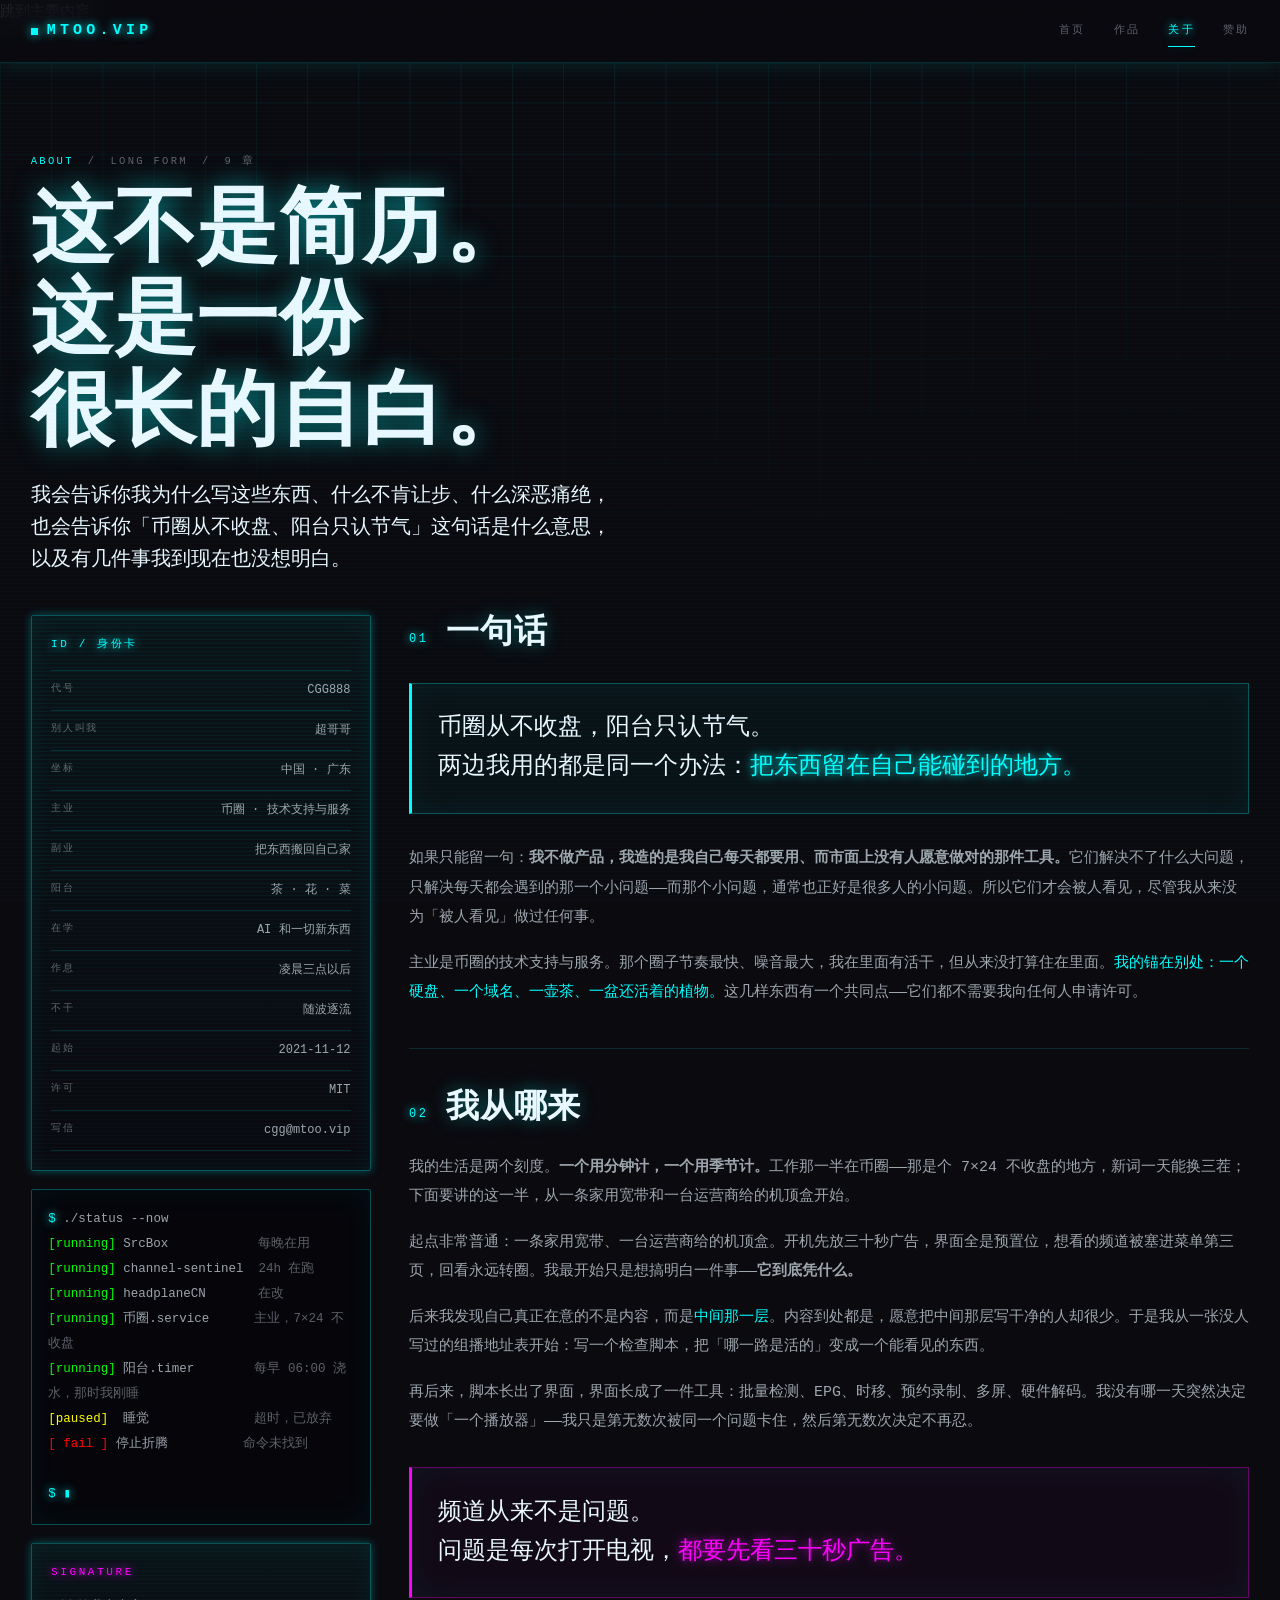
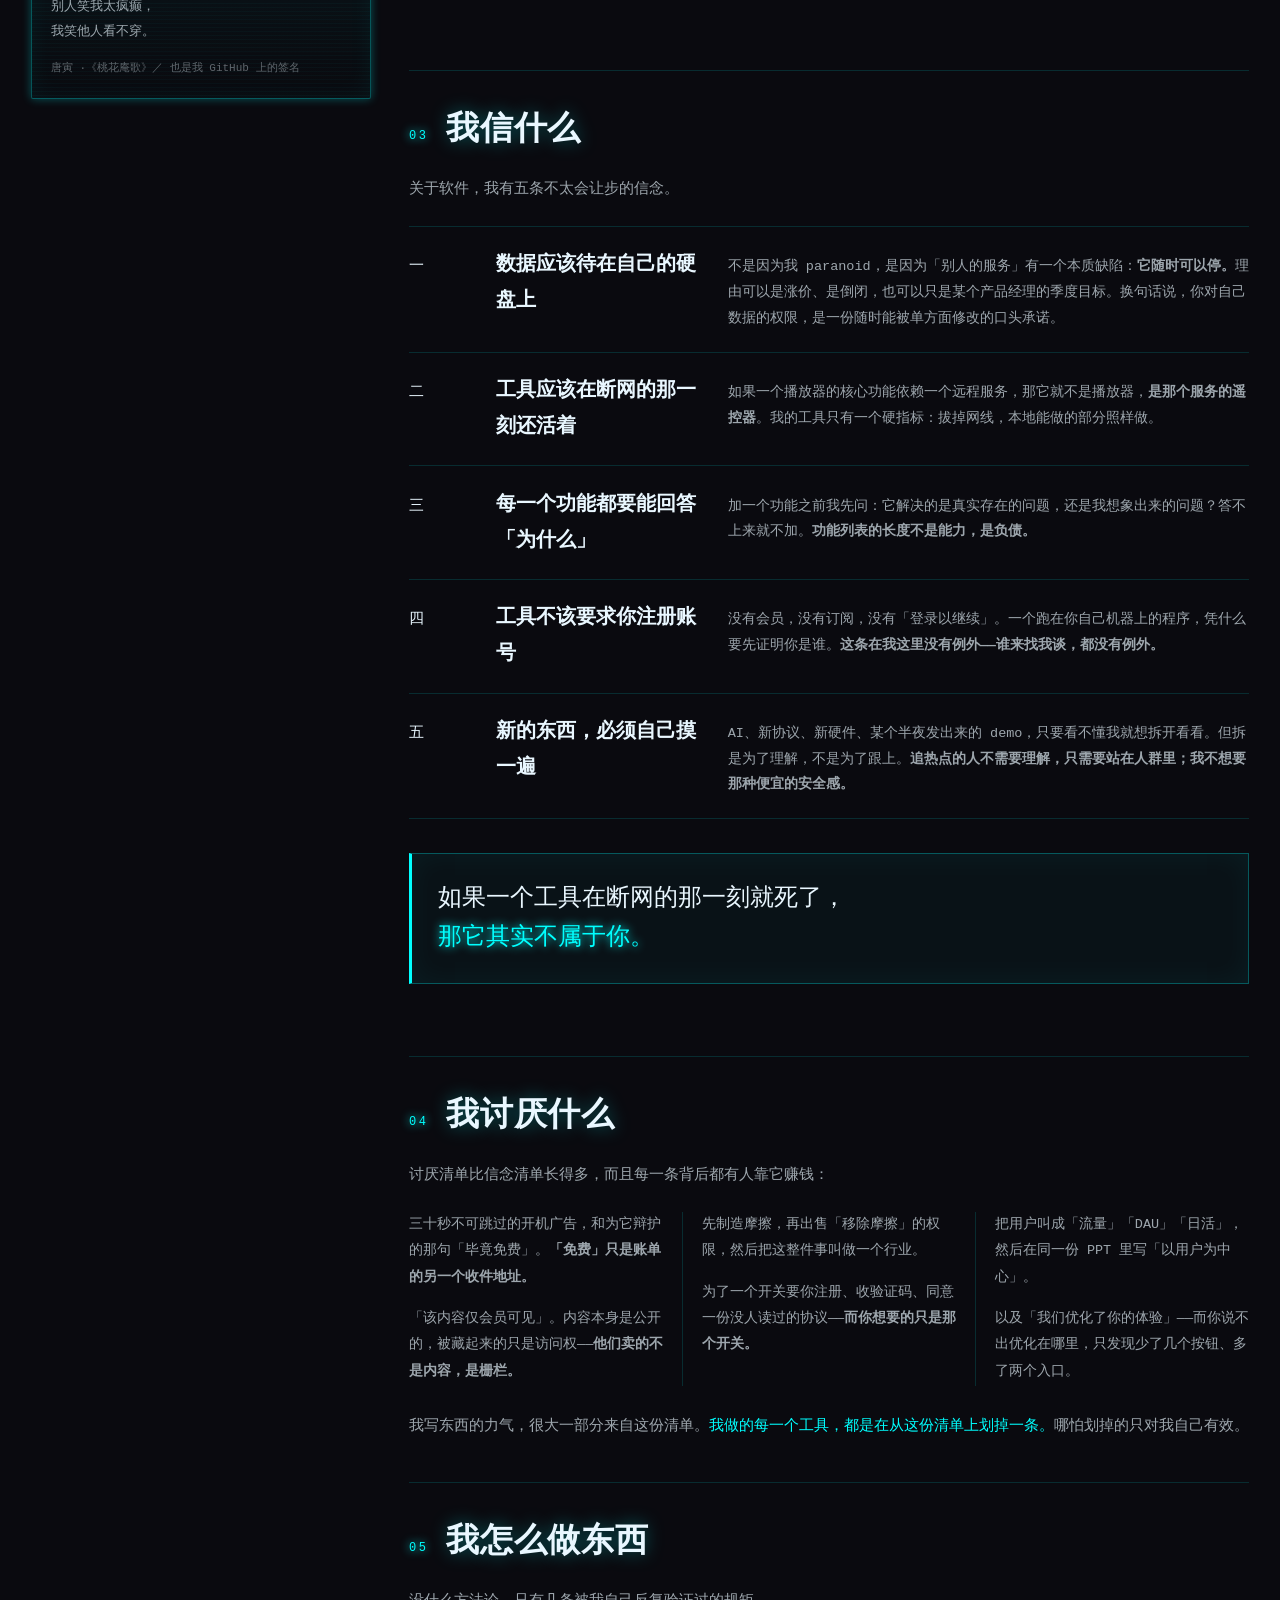
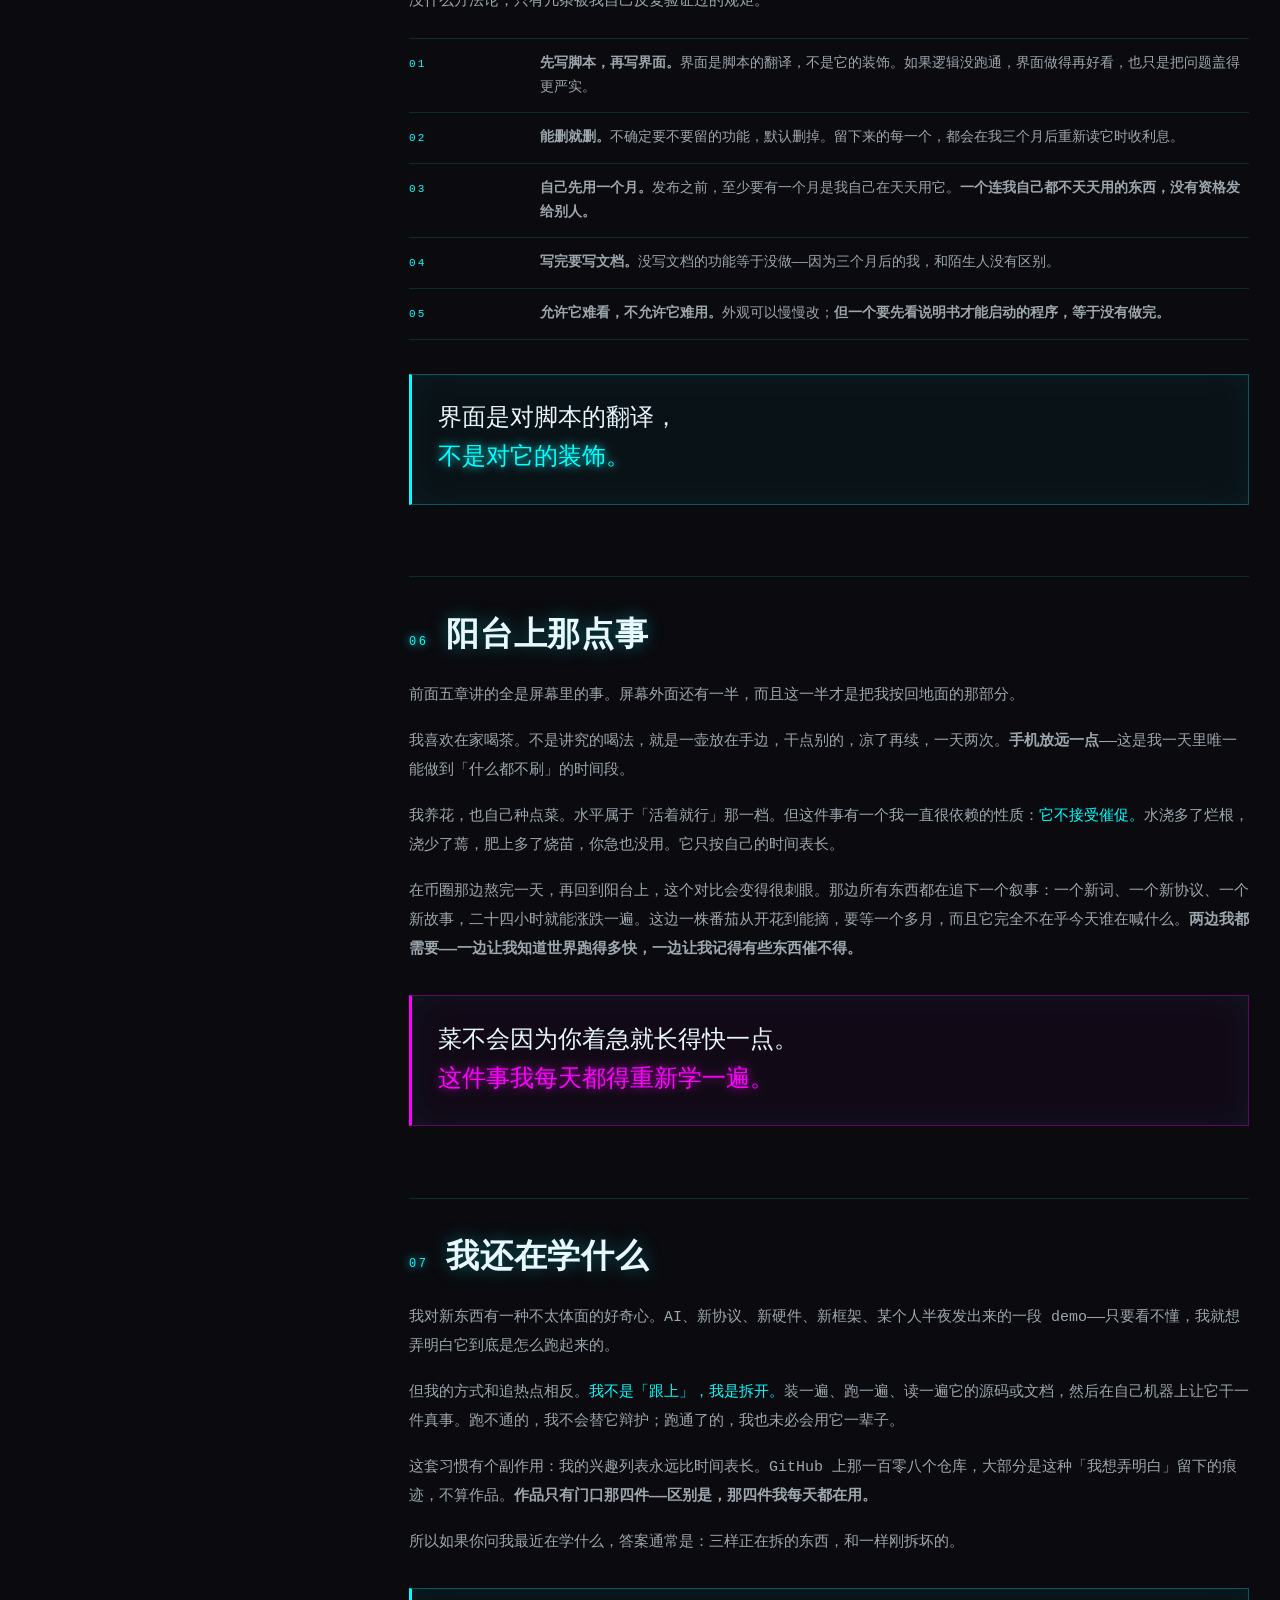
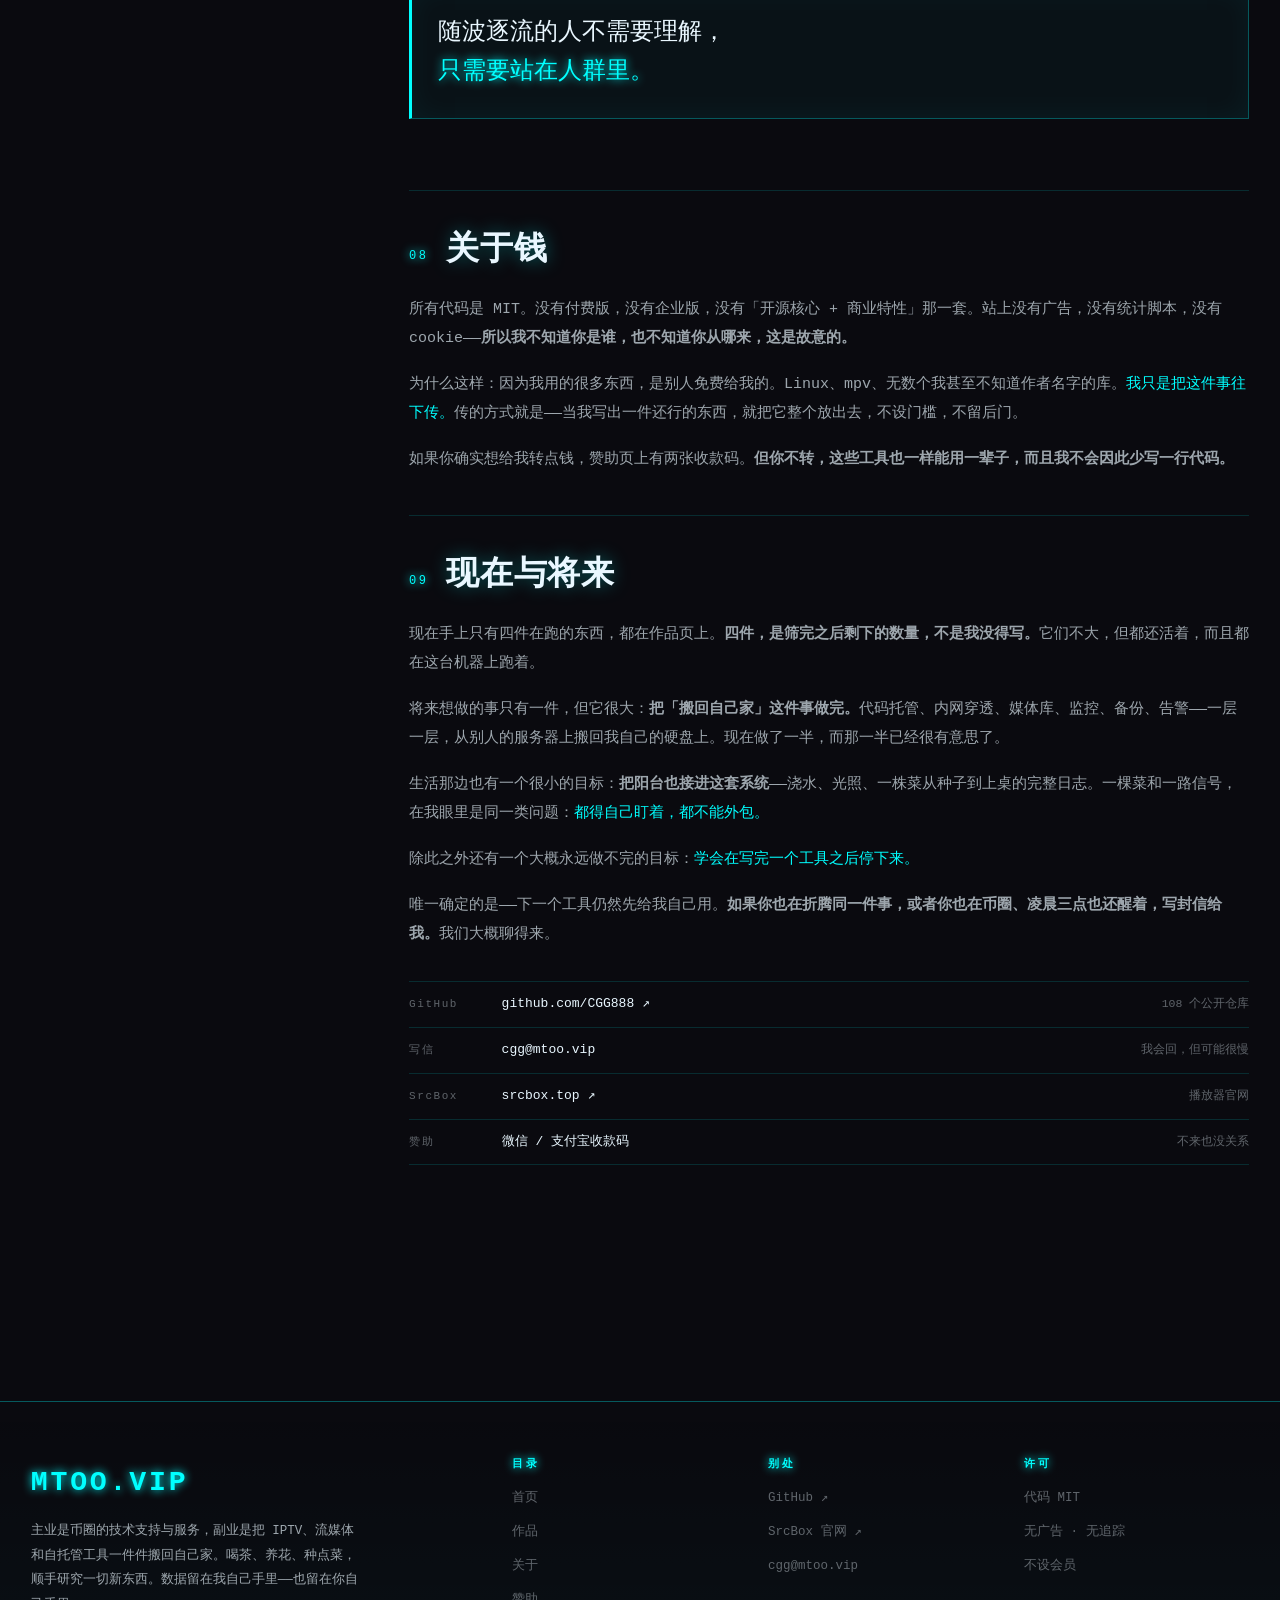
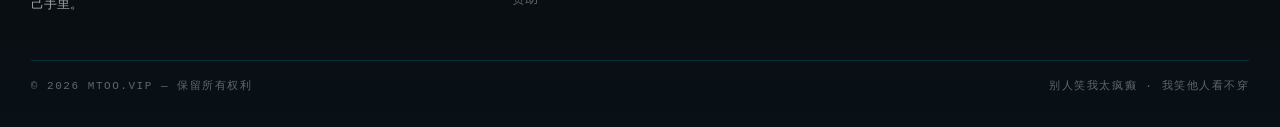
==== docs/about.html @ ac8b5c83 "Publish mtoo.vip — 35 file(s) A .gitignore A DEPLOY.md M README.md A docs/.nojekyll A docs/404.html " ====
<!DOCTYPE html>
<html lang="zh-CN">
<head>
<meta charset="utf-8">
<script>document.documentElement.classList.add("js");</script>
<meta name="viewport" content="width=device-width,initial-scale=1">
<title>关于 — mtoo.vip</title>
<meta name="description" content="一份 9 章的长自白：我为什么写这些工具、我不肯让步的五条、我讨厌的东西清单，以及「币圈从不收盘、阳台只认节气」到底是什么意思。如果你也觉得「该内容仅会员可见」是一种侮辱，我们大概聊得来。">
<link rel="canonical" href="https://mtoo.vip/about.html">
<link rel="icon" href="assets/favicon.svg" type="image/svg+xml">
<meta name="theme-color" content="#0a0a0f">
<meta property="og:type" content="website">
<meta property="og:site_name" content="mtoo.vip">
<meta property="og:title" content="关于 — mtoo.vip">
<meta property="og:description" content="我不肯让步的五条，我讨厌的东西清单，还有阳台上那点事。">
<meta property="og:url" content="https://mtoo.vip/about.html">
<meta property="og:image" content="https://mtoo.vip/assets/img/og.png">
<link rel="stylesheet" href="assets/css/neon.css">
</head>
<body>
<a class="skip" href="#main">跳到主要内容</a>

<nav class="nav">
  <div class="shell nav-in">
    <a class="logo" href="index.html"><i class="panel-dot"></i>MTOO.VIP</a>
    <div class="nav-links">
      <a href="index.html">首页</a>
      <a href="projects.html">作品</a>
      <a href="about.html" aria-current="page">关于</a>
      <a href="sponsor.html">赞助</a>
    </div>
    <button class="nav-toggle" type="button" aria-label="打开菜单" aria-expanded="false"><i></i></button>
  </div>
  <div class="nav-drawer" data-open="false">
    <a href="index.html"><span>01</span>首页</a>
    <a href="projects.html"><span>02</span>作品</a>
    <a href="about.html"><span>03</span>关于</a>
    <a href="sponsor.html"><span>04</span>赞助</a>
  </div>
</nav>

<main id="main">

<header class="phead">
  <div class="shell">
    <div class="crumb"><b>ABOUT</b><span>/</span><span>LONG FORM</span><span>/</span><span>9 章</span></div>
    <h1>这不是简历。<br>这是一份<br>很长的自白。</h1>
    <p class="lead sub" data-reveal>我会告诉你我为什么写这些东西、什么不肯让步、什么深恶痛绝，<br>也会告诉你「币圈从不收盘、阳台只认节气」这句话是什么意思，<br>以及有几件事我到现在也没想明白。</p>
  </div>
</header>

<section class="sec" style="padding-top:0">
  <div class="shell">
    <div class="about-grid">

      <!-- ---------- aside ---------- -->
      <aside class="about-aside">
        <div class="panel panel-tick" data-reveal>
          <p class="k">ID / 身份卡</p>
          <ul class="facts" style="margin-top:16px">
            <li><b>代号</b><span>CGG888</span></li>
            <li><b>别人叫我</b><span>超哥哥</span></li>
            <li><b>坐标</b><span>中国 · 广东</span></li>
            <li><b>主业</b><span>币圈 · 技术支持与服务</span></li>
            <li><b>副业</b><span>把东西搬回自己家</span></li>
            <li><b>阳台</b><span>茶 · 花 · 菜</span></li>
            <li><b>在学</b><span>AI 和一切新东西</span></li>
            <li><b>作息</b><span>凌晨三点以后</span></li>
            <li><b>不干</b><span>随波逐流</span></li>
            <li><b>起始</b><span>2021-11-12</span></li>
            <li><b>许可</b><span>MIT</span></li>
            <li><b>写信</b><span><a href="mailto:cgg@mtoo.vip">cgg@mtoo.vip</a></span></li>
          </ul>
        </div>

        <div class="term" data-term data-reveal>
<span class="tl"><span class="p">$</span> ./status --now</span>
<span class="tl"><span class="ok">[running]</span> SrcBox            <span class="c">每晚在用</span></span>
<span class="tl"><span class="ok">[running]</span> channel-sentinel  <span class="c">24h 在跑</span></span>
<span class="tl"><span class="ok">[running]</span> headplaneCN       <span class="c">在改</span></span>
<span class="tl"><span class="ok">[running]</span> 币圈.service      <span class="c">主业，7×24 不收盘</span></span>
<span class="tl"><span class="ok">[running]</span> 阳台.timer        <span class="c">每早 06:00 浇水，那时我刚睡</span></span>
<span class="tl"><span class="warn">[paused]</span>  睡觉              <span class="c">超时，已放弃</span></span>
<span class="tl"><span class="err">[ fail ]</span> 停止折腾          <span class="c">命令未找到</span></span>
<span class="tl"> </span>
<span class="tl"><span class="p">$</span> <span class="term-cur" aria-hidden="true">▮</span></span>
        </div>

        <div class="panel" data-reveal>
          <p class="k k-mg">SIGNATURE</p>
          <p class="body" style="margin-top:12px;font-size:13px">
            别人笑我太疯癫，<br>我笑他人看不穿。
          </p>
          <p class="faint" style="font-size:11px;margin-top:10px">唐寅 ·《桃花庵歌》／ 也是我 GitHub 上的签名</p>
        </div>
      </aside>

      <!-- ---------- main ---------- -->
      <div class="about-main">

        <article class="chapter" style="border-top:0;padding-top:0" data-reveal>
          <div class="chapter-h">
            <span class="sec-n">01</span>
            <h2 class="chapter-t">一句话</h2>
          </div>
          <div class="pull">
            币圈从不收盘，阳台只认节气。<br>两边我用的都是同一个办法：<em>把东西留在自己能碰到的地方。</em>
          </div>
          <div class="body">
            <p>如果只能留一句：<b>我不做产品，我造的是我自己每天都要用、而市面上没有人愿意做对的那件工具。</b>它们解决不了什么大问题，只解决每天都会遇到的那一个小问题——而那个小问题，通常也正好是很多人的小问题。所以它们才会被人看见，尽管我从来没为「被人看见」做过任何事。</p>
            <p>主业是币圈的技术支持与服务。那个圈子节奏最快、噪音最大，我在里面有活干，但从来没打算住在里面。<span class="cy">我的锚在别处：一个硬盘、一个域名、一壶茶、一盆还活着的植物。</span>这几样东西有一个共同点——它们都不需要我向任何人申请许可。</p>
          </div>
        </article>

        <article class="chapter" data-reveal>
          <div class="chapter-h">
            <span class="sec-n">02</span>
            <h2 class="chapter-t">我从哪来</h2>
          </div>
          <div class="body">
            <p>我的生活是两个刻度。<b>一个用分钟计，一个用季节计。</b>工作那一半在币圈——那是个 7×24 不收盘的地方，新词一天能换三茬；下面要讲的这一半，从一条家用宽带和一台运营商给的机顶盒开始。</p>
            <p>起点非常普通：一条家用宽带、一台运营商给的机顶盒。开机先放三十秒广告，界面全是预置位，想看的频道被塞进菜单第三页，回看永远转圈。我最开始只是想搞明白一件事——<b>它到底凭什么。</b></p>
            <p>后来我发现自己真正在意的不是内容，而是<span class="cy">中间那一层</span>。内容到处都是，愿意把中间那层写干净的人却很少。于是我从一张没人写过的组播地址表开始：写一个检查脚本，把「哪一路是活的」变成一个能看见的东西。</p>
            <p>再后来，脚本长出了界面，界面长成了一件工具：批量检测、EPG、时移、预约录制、多屏、硬件解码。我没有哪一天突然决定要做「一个播放器」——我只是第无数次被同一个问题卡住，然后第无数次决定不再忍。</p>
          </div>
          <div class="pull pull-mg">
            频道从来不是问题。<br>问题是每次打开电视，<em>都要先看三十秒广告。</em>
          </div>
        </article>

        <article class="chapter" data-reveal>
          <div class="chapter-h">
            <span class="sec-n">03</span>
            <h2 class="chapter-t">我信什么</h2>
          </div>
          <div class="body">
            <p>关于软件，我有五条不太会让步的信念。</p>
          </div>
          <ul class="why" style="margin-top:22px">
            <li>
              <span class="k2">一</span>
              <span class="t">数据应该待在自己的硬盘上</span>
              <span class="d">不是因为我 paranoid，是因为「别人的服务」有一个本质缺陷：<b>它随时可以停。</b>理由可以是涨价、是倒闭，也可以只是某个产品经理的季度目标。换句话说，你对自己数据的权限，是一份随时能被单方面修改的口头承诺。</span>
            </li>
            <li>
              <span class="k2">二</span>
              <span class="t">工具应该在断网的那一刻还活着</span>
              <span class="d">如果一个播放器的核心功能依赖一个远程服务，那它就不是播放器，<b>是那个服务的遥控器</b>。我的工具只有一个硬指标：拔掉网线，本地能做的部分照样做。</span>
            </li>
            <li>
              <span class="k2">三</span>
              <span class="t">每一个功能都要能回答「为什么」</span>
              <span class="d">加一个功能之前我先问：它解决的是真实存在的问题，还是我想象出来的问题？答不上来就不加。<b>功能列表的长度不是能力，是负债。</b></span>
            </li>
            <li>
              <span class="k2">四</span>
              <span class="t">工具不该要求你注册账号</span>
              <span class="d">没有会员，没有订阅，没有「登录以继续」。一个跑在你自己机器上的程序，凭什么要先证明你是谁。<b>这条在我这里没有例外——谁来找我谈，都没有例外。</b></span>
            </li>
            <li>
              <span class="k2">五</span>
              <span class="t">新的东西，必须自己摸一遍</span>
              <span class="d">AI、新协议、新硬件、某个半夜发出来的 demo，只要看不懂我就想拆开看看。但拆是为了理解，不是为了跟上。<b>追热点的人不需要理解，只需要站在人群里；我不想要那种便宜的安全感。</b></span>
            </li>
          </ul>
          <div class="pull" style="margin-top:34px">
            如果一个工具在断网的那一刻就死了，<br><em>那它其实不属于你。</em>
          </div>
        </article>

        <article class="chapter" data-reveal>
          <div class="chapter-h">
            <span class="sec-n">04</span>
            <h2 class="chapter-t">我讨厌什么</h2>
          </div>
          <div class="body">
            <p>讨厌清单比信念清单长得多，而且每一条背后都有人靠它赚钱：</p>
          </div>
          <div class="cols3" style="margin-top:22px">
            <p>三十秒不可跳过的开机广告，和为它辩护的那句「毕竟免费」。<b>「免费」只是账单的另一个收件地址。</b></p>
            <p>「该内容仅会员可见」。内容本身是公开的，被藏起来的只是访问权——<b>他们卖的不是内容，是栅栏。</b></p>
            <p>先制造摩擦，再出售「移除摩擦」的权限，然后把这整件事叫做一个行业。</p>
            <p>为了一个开关要你注册、收验证码、同意一份没人读过的协议——<b>而你想要的只是那个开关。</b></p>
            <p>把用户叫成「流量」「DAU」「日活」，然后在同一份 PPT 里写「以用户为中心」。</p>
            <p>以及「我们优化了你的体验」——而你说不出优化在哪里，只发现少了几个按钮、多了两个入口。</p>
          </div>
          <div class="body" style="margin-top:26px">
            <p>我写东西的力气，很大一部分来自这份清单。<span class="cy">我做的每一个工具，都是在从这份清单上划掉一条。</span>哪怕划掉的只对我自己有效。</p>
          </div>
        </article>

        <article class="chapter" data-reveal>
          <div class="chapter-h">
            <span class="sec-n">05</span>
            <h2 class="chapter-t">我怎么做东西</h2>
          </div>
          <div class="body">
            <p>没什么方法论，只有几条被我自己反复验证过的规矩。</p>
          </div>
          <ul class="steps" style="margin-top:22px">
            <li><span class="y">01</span><span class="e"><b>先写脚本，再写界面。</b>界面是脚本的翻译，不是它的装饰。如果逻辑没跑通，界面做得再好看，也只是把问题盖得更严实。</span></li>
            <li><span class="y">02</span><span class="e"><b>能删就删。</b>不确定要不要留的功能，默认删掉。留下来的每一个，都会在我三个月后重新读它时收利息。</span></li>
            <li><span class="y">03</span><span class="e"><b>自己先用一个月。</b>发布之前，至少要有一个月是我自己在天天用它。<b>一个连我自己都不天天用的东西，没有资格发给别人。</b></span></li>
            <li><span class="y">04</span><span class="e"><b>写完要写文档。</b>没写文档的功能等于没做——因为三个月后的我，和陌生人没有区别。</span></li>
            <li><span class="y">05</span><span class="e"><b>允许它难看，不允许它难用。</b>外观可以慢慢改；<b>但一个要先看说明书才能启动的程序，等于没有做完。</b></span></li>
          </ul>
          <div class="pull" style="margin-top:34px">
            界面是对脚本的翻译，<br><em>不是对它的装饰。</em>
          </div>
        </article>

        <article class="chapter" data-reveal>
          <div class="chapter-h">
            <span class="sec-n">06</span>
            <h2 class="chapter-t">阳台上那点事</h2>
          </div>
          <div class="body">
            <p>前面五章讲的全是屏幕里的事。屏幕外面还有一半，而且这一半才是把我按回地面的那部分。</p>
            <p>我喜欢在家喝茶。不是讲究的喝法，就是一壶放在手边，干点别的，凉了再续，一天两次。<b>手机放远一点</b>——这是我一天里唯一能做到「什么都不刷」的时间段。</p>
            <p>我养花，也自己种点菜。水平属于「活着就行」那一档。但这件事有一个我一直很依赖的性质：<span class="cy">它不接受催促。</span>水浇多了烂根，浇少了蔫，肥上多了烧苗，你急也没用。它只按自己的时间表长。</p>
            <p>在币圈那边熬完一天，再回到阳台上，这个对比会变得很刺眼。那边所有东西都在追下一个叙事：一个新词、一个新协议、一个新故事，二十四小时就能涨跌一遍。这边一株番茄从开花到能摘，要等一个多月，而且它完全不在乎今天谁在喊什么。<b>两边我都需要——一边让我知道世界跑得多快，一边让我记得有些东西催不得。</b></p>
          </div>
          <div class="pull pull-mg">
            菜不会因为你着急就长得快一点。<br><em>这件事我每天都得重新学一遍。</em>
          </div>
        </article>

        <article class="chapter" data-reveal>
          <div class="chapter-h">
            <span class="sec-n">07</span>
            <h2 class="chapter-t">我还在学什么</h2>
          </div>
          <div class="body">
            <p>我对新东西有一种不太体面的好奇心。AI、新协议、新硬件、新框架、某个人半夜发出来的一段 demo——只要看不懂，我就想弄明白它到底是怎么跑起来的。</p>
            <p>但我的方式和追热点相反。<span class="cy">我不是「跟上」，我是拆开。</span>装一遍、跑一遍、读一遍它的源码或文档，然后在自己机器上让它干一件真事。跑不通的，我不会替它辩护；跑通了的，我也未必会用它一辈子。</p>
            <p>这套习惯有个副作用：我的兴趣列表永远比时间表长。GitHub 上那一百零八个仓库，大部分是这种「我想弄明白」留下的痕迹，不算作品。<b>作品只有门口那四件——区别是，那四件我每天都在用。</b></p>
            <p>所以如果你问我最近在学什么，答案通常是：三样正在拆的东西，和一样刚拆坏的。</p>
          </div>
          <div class="pull">
            随波逐流的人不需要理解，<br><em>只需要站在人群里。</em>
          </div>
        </article>

        <article class="chapter" data-reveal>
          <div class="chapter-h">
            <span class="sec-n">08</span>
            <h2 class="chapter-t">关于钱</h2>
          </div>
          <div class="body">
            <p>所有代码是 MIT。没有付费版，没有企业版，没有「开源核心 + 商业特性」那一套。站上没有广告，没有统计脚本，没有 cookie——<b>所以我不知道你是谁，也不知道你从哪来，这是故意的。</b></p>
            <p>为什么这样：因为我用的很多东西，是别人免费给我的。Linux、mpv、无数个我甚至不知道作者名字的库。<span class="cy">我只是把这件事往下传。</span>传的方式就是——当我写出一件还行的东西，就把它整个放出去，不设门槛，不留后门。</p>
            <p>如果你确实想给我转点钱，<a href="sponsor.html">赞助页</a>上有两张收款码。<b>但你不转，这些工具也一样能用一辈子，而且我不会因此少写一行代码。</b></p>
          </div>
        </article>

        <article class="chapter" data-reveal>
          <div class="chapter-h">
            <span class="sec-n">09</span>
            <h2 class="chapter-t">现在与将来</h2>
          </div>
          <div class="body">
            <p>现在手上只有四件在跑的东西，都在<a href="projects.html">作品页</a>上。<b>四件，是筛完之后剩下的数量，不是我没得写。</b>它们不大，但都还活着，而且都在这台机器上跑着。</p>
            <p>将来想做的事只有一件，但它很大：<b>把「搬回自己家」这件事做完。</b>代码托管、内网穿透、媒体库、监控、备份、告警——一层一层，从别人的服务器上搬回我自己的硬盘上。现在做了一半，而那一半已经很有意思了。</p>
            <p>生活那边也有一个很小的目标：<b>把阳台也接进这套系统</b>——浇水、光照、一株菜从种子到上桌的完整日志。一棵菜和一路信号，在我眼里是同一类问题：<span class="cy">都得自己盯着，都不能外包。</span></p>
            <p>除此之外还有一个大概永远做不完的目标：<span class="cy">学会在写完一个工具之后停下来。</span></p>
            <p>唯一确定的是——下一个工具仍然先给我自己用。<b>如果你也在折腾同一件事，或者你也在币圈、凌晨三点也还醒着，写封信给我。</b>我们大概聊得来。</p>
          </div>

          <ul class="refs" style="margin-top:32px">
            <li><span class="k2">GitHub</span><span><a href="https://github.com/CGG888" target="_blank" rel="noopener">github.com/CGG888 ↗</a></span><span class="d2">108 个公开仓库</span></li>
            <li><span class="k2">写信</span><span><a href="mailto:cgg@mtoo.vip">cgg@mtoo.vip</a></span><span class="d2">我会回，但可能很慢</span></li>
            <li><span class="k2">SrcBox</span><span><a href="https://srcbox.top" target="_blank" rel="noopener">srcbox.top ↗</a></span><span class="d2">播放器官网</span></li>
            <li><span class="k2">赞助</span><span><a href="sponsor.html">微信 / 支付宝收款码</a></span><span class="d2">不来也没关系</span></li>
          </ul>
        </article>

      </div>
    </div>
  </div>
</section>

</main>

<footer class="foot">
  <div class="shell">
    <div class="foot-grid">
      <div>
        <div class="foot-word">MTOO.VIP</div>
        <p class="body" style="font-size:12.5px;margin-top:12px;max-width:44ch">
          主业是币圈的技术支持与服务，副业是把 IPTV、流媒体和自托管工具一件件搬回自己家。喝茶、养花、种点菜，顺手研究一切新东西。数据留在我自己手里——也留在你自己手里。
        </p>
      </div>
      <div>
        <h4 class="k">目录</h4>
        <ul>
          <li><a href="index.html">首页</a></li>
          <li><a href="projects.html">作品</a></li>
          <li><a href="about.html">关于</a></li>
          <li><a href="sponsor.html">赞助</a></li>
        </ul>
      </div>
      <div>
        <h4 class="k">别处</h4>
        <ul>
          <li><a href="https://github.com/CGG888" target="_blank" rel="noopener">GitHub ↗</a></li>
          <li><a href="https://srcbox.top" target="_blank" rel="noopener">SrcBox 官网 ↗</a></li>
          <li><a href="mailto:cgg@mtoo.vip">cgg@mtoo.vip</a></li>
        </ul>
      </div>
      <div>
        <h4 class="k">许可</h4>
        <ul>
          <li><span>代码 MIT</span></li>
          <li><span>无广告 · 无追踪</span></li>
          <li><span>不设会员</span></li>
        </ul>
      </div>
    </div>
    <div class="foot-bottom">
      <span>© <span data-year>2026</span> MTOO.VIP — 保留所有权利</span>
      <span>别人笑我太疯癫 · 我笑他人看不穿</span>
    </div>
  </div>
</footer>

<script src="assets/js/site.js"></script>
</body>
</html>
---- docs/assets/css/neon.css ----
@charset "UTF-8";
/* ==========================================================================
   mtoo.vip  —  CYBERPUNK NEON
   Design language: StyleKit "cyberpunk-neon" (visual)
   Hard rules honoured throughout:
     · background always near-black (#0a0a0f), never light
     · glow only — no soft drop shadows at all
     · saturated only: cyan #00ffff · magenta #ff00ff · yellow #ffff00
                       green #00ff00 · red #ff0506
     · mono type everywhere, uppercase + tracked labels, headers bold
     · radius 0–2px, never soft
     · interactions 100–150ms; active = glitch offset, never scale
   Layout note: this replaces an earlier "editorial" build whose prose was
   capped at 44ch. Everything here is built WIDE on purpose — 2160px shell,
   prose at 110ch, and a few full-bleed typographic bands that are meant to
   run edge to edge and break the column rhythm on purpose.
   ========================================================================== */

/* ---------- 1 · tokens ---------- */
:root{
  --bg:#0a0a0f;
  --bg-deep:#05050a;
  --bg-raise:#0d0d16;

  --cy:#00ffff;
  --mg:#ff00ff;
  --yl:#ffff00;
  --gr:#00ff00;
  --rd:#ff0506;

  --fg:#e9f7ff;
  --dim:rgba(233,247,255,.66);
  --faint:rgba(233,247,255,.38);
  --ghost:rgba(233,247,255,.16);

  --line:rgba(0,255,255,.30);
  --line-soft:rgba(0,255,255,.14);
  --line-faint:rgba(0,255,255,.07);

  --glow-s:0 0 10px rgba(0,255,255,.30);
  --glow-m:0 0 15px rgba(0,255,255,.40);
  --glow-l:0 0 25px rgba(0,255,255,.50);
  --glow-xl:0 0 30px rgba(0,255,255,.60);
  --glow-mg:0 0 18px rgba(255,0,255,.55);
  --glow-text:0 0 10px currentColor;

  --mono:ui-monospace,"Cascadia Mono","JetBrains Mono","SF Mono",Menlo,Consolas,
         "Liberation Mono","DejaVu Sans Mono",monospace;
  --cjk:"PingFang SC","Microsoft YaHei","Noto Sans SC","Source Han Sans SC",
        "Hiragino Sans GB",sans-serif;

  --gut:clamp(14px,2.4vw,44px);
  --maxw:2160px;          /* wide by design — see the layout note above */
  --navh:62px;
  --sec:clamp(64px,7.6vw,132px);
  --fast:.12s ease-out;
  --med:.18s ease-out;
}

/* ---------- 2 · base + atmosphere ---------- */
*,*::before,*::after{box-sizing:border-box}
html{-webkit-text-size-adjust:100%;scroll-behavior:smooth;scroll-padding-top:calc(var(--navh) + 18px)}
body{
  margin:0;background:var(--bg);color:var(--fg);
  font-family:var(--mono);font-size:15px;line-height:1.75;font-weight:400;
  -webkit-font-smoothing:antialiased;-moz-osx-font-smoothing:grayscale;
  overflow-x:hidden;
}
/* faint engineering grid */
body::before{
  content:"";position:fixed;inset:0;z-index:0;pointer-events:none;
  background-image:
    linear-gradient(var(--line-faint) 1px,transparent 1px),
    linear-gradient(90deg,var(--line-faint) 1px,transparent 1px);
  background-size:clamp(40px,4vw,68px) clamp(40px,4vw,68px);
  -webkit-mask-image:radial-gradient(ellipse 120% 90% at 50% 0%,#000 20%,transparent 78%);
  mask-image:radial-gradient(ellipse 120% 90% at 50% 0%,#000 20%,transparent 78%);
}
/* CRT scanlines over everything */
body::after{
  content:"";position:fixed;inset:0;z-index:2;pointer-events:none;
  background:repeating-linear-gradient(transparent 0 3px,rgba(0,255,255,.022) 3px 4px);
}
::selection{background:var(--cy);color:#000}
:focus-visible{outline:1px solid var(--cy);outline-offset:3px}
img{display:block;max-width:100%;height:auto}
a{color:inherit;text-decoration:none}
button{font:inherit;color:inherit;background:none;border:0}
hr{border:0;height:1px;background:var(--line-soft);margin:0}
p{margin:0 0 1.1em}
p:last-child{margin-bottom:0}

/* ---------- 3 · type ---------- */
h1,h2,h3,h4{margin:0;font-weight:700;line-height:1.12;letter-spacing:.01em}
h1{text-shadow:0 0 26px rgba(0,255,255,.5)}
h2,h3{text-shadow:0 0 18px rgba(0,255,255,.35)}

.k{font-size:11px;letter-spacing:.24em;text-transform:uppercase;color:var(--cy);text-shadow:var(--glow-text)}
.k-mg{color:var(--mg)}
.k-yl{color:var(--yl)}
.k-gr{color:var(--gr)}
.n{font-variant-numeric:tabular-nums}
.dim{color:var(--dim)}
.faint{color:var(--faint)}
.cy{color:var(--cy)}
.mg{color:var(--mg)}
.body{max-width:min(100%,110ch);color:var(--dim);line-height:1.95}   /* wide, not 44ch */
/* long prose breaks into two columns instead of staying a narrow ribbon */
.body-2c{columns:2;column-gap:clamp(26px,3.4vw,64px);column-rule:1px solid var(--line-faint)}
.body-2c p{break-inside:avoid}
.lead{font-size:clamp(17px,1.55vw,25px);line-height:1.62;color:var(--fg)}
.lead em{font-style:normal;color:var(--cy);text-shadow:var(--glow-text)}

/* ---------- 4 · layout ---------- */
.shell{width:100%;max-width:var(--maxw);margin:0 auto;padding:0 var(--gut);position:relative;z-index:1}
.grid{display:grid;grid-template-columns:repeat(12,minmax(0,1fr));gap:clamp(14px,1.6vw,30px)}
.split{display:grid;grid-template-columns:minmax(0,1fr) minmax(0,1fr);gap:clamp(20px,2.6vw,56px);align-items:start}
.split-75{grid-template-columns:minmax(0,1.6fr) minmax(0,1fr)}
.split-57{grid-template-columns:minmax(0,1.25fr) minmax(0,1fr)}
.rule{height:1px;background:var(--line-soft)}
.rule-glow{height:1px;background:linear-gradient(90deg,transparent,var(--cy),transparent);box-shadow:var(--glow-s)}
.sec{padding:var(--sec) 0;position:relative;z-index:1}

.sec-h{
  display:flex;align-items:baseline;gap:clamp(12px,1.6vw,26px);flex-wrap:wrap;
  border-bottom:1px solid var(--line-soft);padding-bottom:14px;
  margin-bottom:clamp(24px,2.8vw,46px);
}
.sec-n{font-size:12px;letter-spacing:.2em;color:var(--cy);text-shadow:var(--glow-text);font-variant-numeric:tabular-nums}
.sec-t{font-size:clamp(21px,3.1vw,50px);text-transform:uppercase;letter-spacing:.02em}
.sec-s{margin-left:auto;font-size:11px;letter-spacing:.2em;text-transform:uppercase;color:var(--faint)}

/* ---------- 5 · glow panel ---------- */
.panel{
  position:relative;overflow:hidden;border-radius:2px;
  background:linear-gradient(180deg,rgba(0,255,255,.045),rgba(10,10,15,.55));
  border:1px solid var(--line);
  box-shadow:var(--glow-s),inset 0 0 24px rgba(0,255,255,.06);
  padding:clamp(16px,1.5vw,30px);
  transition:box-shadow var(--fast),border-color var(--fast);
}
.panel:hover{border-color:var(--cy);box-shadow:var(--glow-xl),inset 0 0 30px rgba(0,255,255,.13)}
/* scanline density rises on hover — "terminal scanning" */
.panel::after{
  content:"";position:absolute;inset:0;pointer-events:none;opacity:.55;
  background:repeating-linear-gradient(transparent 0 3px,rgba(0,255,255,.05) 3px 4px);
  transition:opacity var(--fast),background var(--fast);
}
.panel:hover::after{opacity:1;background:repeating-linear-gradient(transparent 0 1px,rgba(0,255,255,.075) 1px 2px)}
.panel-mg{border-color:rgba(255,0,255,.34);box-shadow:0 0 12px rgba(255,0,255,.25),inset 0 0 22px rgba(255,0,255,.06)}
.panel-mg:hover{border-color:var(--mg);box-shadow:0 0 28px rgba(255,0,255,.55),inset 0 0 26px rgba(255,0,255,.12)}
.panel > *{position:relative;z-index:1}

/* corner tick, HUD style */
.panel-tick::before{
  content:"";position:absolute;top:-1px;left:-1px;width:10px;height:10px;z-index:2;
  border-top:1px solid var(--cy);border-left:1px solid var(--cy);
}
.panel-dot{width:7px;height:7px;border-radius:0;background:var(--cy);box-shadow:0 0 10px rgba(0,255,255,.85);display:inline-block}

/* ---------- 6 · button ---------- */
.btn{
  position:relative;display:inline-flex;align-items:center;gap:.65em;overflow:hidden;
  padding:.8em 1.45em;border:1px solid var(--cy);border-radius:2px;background:transparent;
  color:var(--cy);font-family:var(--mono);font-size:12px;letter-spacing:.18em;
  text-transform:uppercase;cursor:pointer;text-shadow:var(--glow-text);
  box-shadow:0 0 10px rgba(0,255,255,.4),inset 0 0 10px rgba(0,255,255,.15);
  transition:background var(--fast),box-shadow var(--fast),color var(--fast),border-color var(--fast),transform 90ms ease-out;
}
.btn::before{
  content:"";position:absolute;top:0;bottom:0;left:-35%;width:33%;transform:skewX(12deg);
  background:linear-gradient(90deg,transparent,rgba(0,255,255,.5),transparent);
  transition:left var(--med);
}
.btn:hover{background:rgba(0,255,255,.15);color:#eaffff;box-shadow:var(--glow-xl),inset 0 0 18px rgba(0,255,255,.35)}
.btn:hover::before{left:120%}
.btn:active{transform:translate(2px,-1px);border-color:var(--mg);color:var(--mg);box-shadow:0 0 8px rgba(255,0,255,.75)}
.btn-mg{border-color:var(--mg);color:var(--mg);box-shadow:0 0 10px rgba(255,0,255,.4),inset 0 0 10px rgba(255,0,255,.15);text-shadow:0 0 10px rgba(255,0,255,.7)}
.btn-mg::before{background:linear-gradient(90deg,transparent,rgba(255,0,255,.5),transparent)}
.btn-mg:hover{background:rgba(255,0,255,.15);color:#ffddff;box-shadow:0 0 26px rgba(255,0,255,.75),inset 0 0 18px rgba(255,0,255,.32)}
.btn-mg:active{border-color:var(--cy);color:var(--cy);box-shadow:0 0 8px rgba(0,255,255,.75)}
.btn-sm{padding:.55em 1em;font-size:10.5px;letter-spacing:.16em}

/* ---------- 7 · tags / chips ---------- */
.tag{
  display:inline-flex;align-items:center;gap:.45em;border:1px solid var(--line-soft);border-radius:0;
  padding:.42em .7em;font-size:10px;letter-spacing:.16em;text-transform:uppercase;color:var(--faint);
  transition:color var(--fast),border-color var(--fast),box-shadow var(--fast);
}
.tag:hover{color:var(--cy);border-color:var(--line);box-shadow:var(--glow-s)}
.tag-on{color:var(--cy);border-color:var(--line);box-shadow:0 0 8px rgba(0,255,255,.25)}
.tag-mg{color:var(--mg);border-color:rgba(255,0,255,.34)}
.tag-yl{color:var(--yl);border-color:rgba(255,255,0,.3)}
.tag-set{display:flex;flex-wrap:wrap;gap:7px}

/* ---------- 8 · terminal ---------- */
.term{
  background:var(--bg-deep);border:1px solid var(--line);border-radius:2px;
  padding:clamp(14px,1.3vw,22px);box-shadow:inset 0 0 30px rgba(0,255,255,.05);
  font-size:12.5px;line-height:2;color:var(--dim);overflow-x:auto;
}
.term .p{color:var(--cy);text-shadow:var(--glow-text)}
.term .ok{color:var(--gr)}
.term .warn{color:var(--yl)}
.term .err{color:var(--rd)}
.term .mg{color:var(--mg)}
.term .w{color:#fff}
.term .c{color:var(--faint)}
.term .tl{display:block;white-space:pre-wrap;word-break:break-word}
/* while the log is streaming it becomes a real scrollback buffer: the tail
   follows the newest line, and you can scroll up afterwards. Only when live —
   without scripting the whole log stays fully expanded and readable. */
.term[data-term].is-live{
  max-height:min(58vh,540px);overflow-y:auto;overflow-x:hidden;
  scrollbar-width:thin;scrollbar-color:rgba(0,255,255,.32) rgba(0,255,255,.05);
}
.term[data-term].is-live::-webkit-scrollbar{width:8px}
.term[data-term].is-live::-webkit-scrollbar-track{background:rgba(0,255,255,.05)}
.term[data-term].is-live::-webkit-scrollbar-thumb{background:rgba(0,255,255,.32)}
/* streaming replay: lines keep their box (visibility, not display) so the
   terminal never changes height while the log is being typed out.
   NOTE the .js gate — without scripting the whole log must stay readable. */
.js .term[data-term] .tl{visibility:hidden}
.term[data-term].is-live .tl.is-on{visibility:visible}
/* the typewriter wipe is clip-based, so it does not care that CJK glyphs are
   two cells wide — a ch/em width animation would have clipped them short.
   JS animates the inline clip-path; this class only supplies the start value. */
.term .tl.is-typing{clip-path:inset(0 100% 0 0)}
.term-cur{display:none;color:var(--cy);text-shadow:var(--glow-text)}
.term.is-live .term-cur{display:inline;animation:term-blink 1s steps(1,end) infinite}
@keyframes term-blink{0%,49%{opacity:1}50%,100%{opacity:0}}
@media (prefers-reduced-motion:reduce){
  .js .term[data-term] .tl{visibility:visible !important;clip-path:none !important}
  .term-cur{display:none !important}
}

/* ---------- 8b · manifesto band (full bleed, deliberately unruly) ---------- */
.mani{margin:0;font-weight:700;line-height:.98;letter-spacing:-.005em}
.mani-1{font-size:clamp(22px,3.2vw,58px);color:var(--faint)}
.mani-2{font-size:clamp(36px,7vw,132px);padding-left:clamp(0px,7vw,170px)}
.mani-3{font-size:clamp(26px,4vw,76px);text-align:right;color:var(--dim);padding-right:clamp(0px,5vw,120px)}
.mani-4{font-size:clamp(34px,6.2vw,120px);padding-left:clamp(0px,17vw,360px)}
.mani-5{font-size:clamp(20px,2.8vw,52px);color:var(--dim);padding-left:clamp(0px,3vw,74px);padding-top:clamp(10px,1.4vw,26px)}
.mani em{font-style:normal;color:var(--cy);text-shadow:var(--glow-text)}
.mani .hot{color:var(--mg);text-shadow:0 0 18px rgba(255,0,255,.6)}
.mani-band{
  border-top:1px solid var(--line-soft);border-bottom:1px solid var(--line-soft);
  padding:clamp(34px,4.6vw,86px) 0;position:relative;overflow:hidden;
  background:linear-gradient(180deg,rgba(0,255,255,.028),transparent 60%);
}
.mani-band::before{
  content:attr(data-t);position:absolute;right:calc(var(--gut) * -0.1);top:-.08em;
  font-size:clamp(90px,17vw,260px);font-weight:700;line-height:.8;color:rgba(0,255,255,.045);
  pointer-events:none;user-select:none;letter-spacing:-.04em;
}

/* ---------- 9 · HUD numerals ---------- */
.hud{
  display:grid;grid-template-columns:repeat(auto-fit,minmax(180px,1fr));
  gap:1px;background:var(--line-soft);border:1px solid var(--line-soft);
}
.hud-cell{background:var(--bg);padding:clamp(16px,1.5vw,30px);position:relative;transition:background var(--fast),box-shadow var(--fast)}
.hud-cell:hover{background:var(--bg-raise);box-shadow:inset 0 0 0 1px var(--line)}
.hud-n{
  font-size:clamp(30px,3.5vw,62px);font-weight:700;line-height:1;color:var(--cy);
  text-shadow:0 0 22px rgba(0,255,255,.6);font-variant-numeric:tabular-nums;
}
.hud-n small{font-size:.32em;color:var(--faint);text-shadow:none;letter-spacing:.1em}
.hud-l{margin-top:12px;font-size:10.5px;letter-spacing:.2em;text-transform:uppercase;color:var(--faint)}
.hud-d{margin-top:9px;font-size:12.5px;line-height:1.7;color:var(--dim)}
.hud-cell:nth-child(2) .hud-n{color:var(--mg);text-shadow:0 0 22px rgba(255,0,255,.6)}
.hud-cell:nth-child(3) .hud-n{color:var(--yl);text-shadow:0 0 22px rgba(255,255,0,.5)}
.hud-cell:nth-child(4) .hud-n{color:var(--gr);text-shadow:0 0 22px rgba(0,255,0,.5)}

/* ---------- 10 · glitch headline ---------- */
.glitch{position:relative;display:inline-block}
.glitch::before,.glitch::after{
  content:attr(data-t);position:absolute;left:0;top:0;width:100%;
  pointer-events:none;mix-blend-mode:screen;
}
.glitch::before{color:var(--mg);animation:ng-a 7s steps(1,end) infinite}
.glitch::after{color:var(--cy);animation:ng-b 7s steps(1,end) infinite}
@keyframes ng-a{0%,90%,100%{transform:translate(2px,-2px);opacity:.7}92%{transform:translate(-7px,-1px);opacity:.9}94%{transform:translate(3px,2px);opacity:.6}}
@keyframes ng-b{0%,90%,100%{transform:translate(-2px,2px);opacity:.7}93%{transform:translate(6px,1px);opacity:.9}96%{transform:translate(-3px,-2px);opacity:.6}}

/* ---------- 11 · ticker ---------- */
.ticker{
  overflow:hidden;border-top:1px solid var(--line-soft);border-bottom:1px solid var(--line-soft);
  background:rgba(0,255,255,.03);padding:11px 0;
}
.ticker-in{display:flex;width:max-content;animation:ng-tick 40s linear infinite}
.ticker:hover .ticker-in{animation-play-state:paused}
.ticker-in span{
  font-size:clamp(11px,1vw,13.5px);letter-spacing:.2em;text-transform:uppercase;
  color:var(--faint);padding:0 clamp(14px,1.6vw,28px);white-space:nowrap;
}
.ticker-in span b{color:var(--cy);font-weight:400;text-shadow:var(--glow-text)}
@keyframes ng-tick{from{transform:translateX(0)}to{transform:translateX(-50%)}}

/* ---------- 12 · nav ---------- */
.nav{
  position:fixed;inset:0 0 auto 0;z-index:60;
  background:rgba(10,10,15,.84);
  -webkit-backdrop-filter:blur(14px) saturate(160%);
  backdrop-filter:blur(14px) saturate(160%);
  border-bottom:1px solid var(--line-soft);
  box-shadow:0 0 24px rgba(0,255,255,.14);
}
.nav-in{display:flex;align-items:center;justify-content:space-between;gap:24px;height:var(--navh)}
.logo{
  font-size:15px;font-weight:700;letter-spacing:.28em;text-transform:uppercase;
  color:var(--cy);text-shadow:var(--glow-text);display:inline-flex;align-items:center;gap:.6em;
}
.logo .panel-dot{animation:ng-pulse 2.6s ease-in-out infinite}
@keyframes ng-pulse{0%,100%{opacity:1}50%{opacity:.45}}
.nav-links{display:flex;align-items:center;gap:clamp(14px,2.2vw,34px)}
.nav-links a{
  position:relative;font-size:11px;letter-spacing:.2em;text-transform:uppercase;color:var(--faint);
  transition:color var(--fast),text-shadow var(--fast);
}
.nav-links a::after{
  content:"";position:absolute;left:0;right:100%;bottom:-6px;height:1px;background:var(--cy);
  box-shadow:var(--glow-s);transition:right var(--med);
}
.nav-links a:hover{color:var(--cy);text-shadow:var(--glow-text)}
.nav-links a:hover::after{right:0}
.nav-links a[aria-current="page"]{color:var(--cy);text-shadow:var(--glow-text)}
.nav-links a[aria-current="page"]::after{right:0}
.nav-toggle{display:none;width:36px;height:36px;align-items:center;justify-content:center;cursor:pointer}
.nav-toggle i{display:block;width:18px;height:1px;background:var(--cy);box-shadow:var(--glow-s);position:relative}
.nav-toggle i::before,.nav-toggle i::after{content:"";position:absolute;left:0;width:18px;height:1px;background:var(--cy);box-shadow:var(--glow-s)}
.nav-toggle i::before{top:-6px}
.nav-toggle i::after{top:6px}
/* NOTE: .nav carries backdrop-filter, which makes it the containing block for
   fixed-position descendants — so the drawer is positioned absolutely against
   the bar and sized off the viewport by hand. A position:fixed drawer here
   would resolve against the 62px bar and collapse to its padding. */
.nav-drawer{
  position:absolute;top:100%;left:0;right:0;height:calc(100svh - var(--navh));
  z-index:59;background:rgba(10,10,15,.985);
  display:none;flex-direction:column;justify-content:center;gap:2px;
  padding:0 var(--gut) 10vh;border-bottom:1px solid var(--line);
}
.nav-drawer[data-open="true"]{display:flex}
.nav-drawer a{
  display:flex;align-items:baseline;gap:14px;
  font-size:clamp(24px,7.5vw,44px);font-weight:700;letter-spacing:.02em;
  border-top:1px solid var(--line-soft);padding:14px 0;transition:color var(--fast),padding-left var(--fast);
}
.nav-drawer a span{font-size:11px;letter-spacing:.2em;color:var(--faint);font-weight:400}
.nav-drawer a:hover,.nav-drawer a:active{color:var(--cy);padding-left:10px;text-shadow:var(--glow-text)}

/* ---------- 13 · hero / boot ---------- */
.hero{padding-top:calc(var(--navh) + clamp(30px,4vw,64px));padding-bottom:clamp(38px,4.4vw,76px);position:relative;z-index:1}
.hero-bar{
  display:flex;justify-content:space-between;align-items:center;gap:16px;flex-wrap:wrap;
  border:1px solid var(--line-soft);border-radius:0;padding:9px 14px;margin-bottom:clamp(24px,3vw,46px);
  font-size:10.5px;letter-spacing:.2em;text-transform:uppercase;color:var(--faint);
  background:rgba(0,255,255,.02);
}
.hero-bar b{color:var(--cy);font-weight:400;text-shadow:var(--glow-text)}
.hero-bar .ok{color:var(--gr)}
.hero-title{
  font-size:clamp(2.1rem,8.2vw,9.2rem);font-weight:700;line-height:1.02;
  letter-spacing:.01em;margin:0 0 clamp(18px,2vw,32px);
}
.hero-title .ln{display:block}
.hero-title .ln-2{padding-left:clamp(0px,7vw,190px)}
.hero-sub{
  font-size:clamp(14px,1.5vw,21px);line-height:1.7;color:var(--dim);max-width:min(100%,112ch);
  border-left:2px solid var(--cy);padding-left:clamp(12px,1.4vw,22px);
  box-shadow:inset 2px 0 12px -6px rgba(0,255,255,.6);
}
.hero-sub em{font-style:normal;color:var(--cy);text-shadow:var(--glow-text)}
.hero-foot{display:flex;justify-content:space-between;align-items:flex-end;gap:22px;flex-wrap:wrap;margin-top:clamp(26px,3vw,54px)}

/* ---------- 14 · declaration rows ---------- */
.decl{border-top:1px solid var(--line-soft)}
.decl-row{
  display:grid;grid-template-columns:82px minmax(0,.8fr) minmax(0,2.6fr);
  gap:clamp(14px,2vw,40px);align-items:baseline;
  padding:clamp(18px,2vw,30px) 0;border-bottom:1px solid var(--line-soft);
  transition:background var(--fast),box-shadow var(--fast),padding-left var(--fast);
}
.decl-row:hover{background:rgba(0,255,255,.035);box-shadow:inset 3px 0 0 var(--cy);padding-left:12px}
.decl-n{font-size:12px;letter-spacing:.2em;color:var(--faint);font-variant-numeric:tabular-nums}
.decl-t{font-size:clamp(16px,1.9vw,27px);font-weight:700;line-height:1.28;letter-spacing:.01em}
.decl-row:hover .decl-t{text-shadow:0 0 16px rgba(0,255,255,.55)}
.decl-d{color:var(--dim);font-size:14px;line-height:1.9}
.decl-d b{color:var(--cy);font-weight:400}

/* ---------- 15 · pinned project cards ---------- */
.pins{display:grid;grid-template-columns:repeat(12,minmax(0,1fr));gap:clamp(16px,1.8vw,32px)}
.pin{
  display:flex;flex-direction:column;position:relative;overflow:hidden;border-radius:2px;
  background:var(--bg-raise);border:1px solid var(--line-soft);
  transition:border-color var(--fast),box-shadow var(--fast);
}
.pin:hover{border-color:var(--cy);box-shadow:var(--glow-xl)}
.pin-1{grid-column:span 12}
.pin-2{grid-column:span 7}
.pin-3{grid-column:span 5}
.pin-4{grid-column:span 12}
.pin-1 .pin-in{display:grid;grid-template-columns:minmax(0,1.55fr) minmax(0,1fr);gap:0}
.pin-4 .pin-in{display:grid;grid-template-columns:minmax(0,1fr) minmax(0,1.55fr);gap:0}
.pin-shot{position:relative;overflow:hidden;background:var(--bg-deep);border-right:1px solid var(--line-soft);min-height:220px}
.pin-shot img{width:100%;height:100%;object-fit:cover;filter:saturate(.86) contrast(1.06);transition:filter var(--med)}
.pin:hover .pin-shot img{filter:saturate(1.2) contrast(1.12)}
.pin-shot::after{
  content:"";position:absolute;inset:0;pointer-events:none;
  background:repeating-linear-gradient(transparent 0 3px,rgba(0,255,255,.06) 3px 4px);
}
.pin.noimg .pin-shot{display:flex;align-items:center;justify-content:center;min-height:200px;
  background:
    repeating-linear-gradient(45deg,rgba(0,255,255,.05) 0 8px,transparent 8px 16px),
    var(--bg-deep);
}
.pin.noimg .pin-shot img{display:none}
.noimg-tag{
  font-size:11px;letter-spacing:.24em;text-transform:uppercase;color:var(--faint);
  border:1px dashed var(--line);padding:10px 14px;text-align:center;line-height:2;
}
.pin-body{padding:clamp(16px,1.5vw,30px);display:flex;flex-direction:column;gap:12px;flex:1}
.pin-h{display:flex;align-items:baseline;gap:12px;flex-wrap:wrap}
.pin-t{font-size:clamp(19px,2.1vw,33px);font-weight:700;letter-spacing:.01em}
.pin-t .cn{font-size:.55em;color:var(--faint);letter-spacing:.06em}
.pin-r{font-size:11px;color:var(--faint);letter-spacing:.14em;margin-left:auto;font-variant-numeric:tabular-nums}
.pin-stats{display:flex;gap:14px;flex-wrap:wrap;font-size:12px;color:var(--dim);font-variant-numeric:tabular-nums}
.pin-stats b{color:var(--cy);font-weight:400;text-shadow:var(--glow-text)}
.pin-d{color:var(--dim);font-size:13.5px;line-height:1.9}
.pin-pts{list-style:none;margin:0;padding:0;display:grid;grid-template-columns:repeat(auto-fit,minmax(200px,1fr));gap:6px 20px}
.pin-pts li{font-size:12.5px;color:var(--faint);padding-left:16px;position:relative;line-height:1.7}
.pin-pts li::before{content:"▸";position:absolute;left:0;color:var(--cy)}
.pin-gal{display:grid;grid-template-columns:repeat(auto-fit,minmax(120px,1fr));gap:8px}
.pin-gal a{border:1px solid var(--line-soft);overflow:hidden;transition:border-color var(--fast),box-shadow var(--fast)}
.pin-gal a:hover{border-color:var(--cy);box-shadow:var(--glow-m)}
.pin-gal img{width:100%;aspect-ratio:16/10;object-fit:cover}
.pin-cta{display:flex;gap:10px;flex-wrap:wrap;margin-top:auto;padding-top:6px}

/* ---------- 15b · rack · the projects page only (data-layout="rack") ----------
   Four pinned repos, four different compositions — asymmetry IS the layout:
     01  the flagship. screenshot bleeds off the LEFT edge of the screen and the
         spec panel floats ON TOP of its right side.
     02  mirrored. spec on the left, dashboard bleeds off the RIGHT edge.
     03  the plate. one tall striped panel, half the row left deliberately empty.
     04  the filmstrip. two shots running off the right, spec rides up over them.
   Everything reuses the .pin-* inner classes, so the home page is untouched. */
.pins[data-layout="rack"]{
  display:grid;grid-template-columns:repeat(12,minmax(0,1fr));
  column-gap:0;row-gap:clamp(64px,8vw,168px);
}
.rack{position:relative;min-width:0}
/* a glowing node sitting on a faint wire, one per joint between units */
.rack + .rack::before{
  content:"";position:absolute;left:0;right:0;top:calc(clamp(64px,8vw,168px) / -2);
  height:1px;background:linear-gradient(90deg,var(--line) 0 3%,var(--line-faint) 3% 100%);
}
.rack + .rack::after{
  content:"";position:absolute;left:0;top:calc(clamp(64px,8vw,168px) / -2 - 2px);
  width:5px;height:5px;background:var(--cy);box-shadow:var(--glow-s);
}
/* the oversized unit number, mostly buried in the background */
.rack-no{
  position:absolute;z-index:0;pointer-events:none;user-select:none;
  right:0;top:-.42em;font-weight:700;line-height:.74;letter-spacing:-.07em;
  font-size:clamp(88px,15vw,250px);color:rgba(0,255,255,.055);
}
.rack-spine{
  writing-mode:vertical-rl;position:absolute;z-index:1;top:0;right:calc(var(--gut) * -.42);
  font-size:10.5px;letter-spacing:.34em;text-transform:uppercase;color:var(--ghost);
  pointer-events:none;user-select:none;
}
.rack-feed{position:relative;overflow:hidden;background:var(--bg-deep);border:1px solid var(--line-soft)}
.rack-feed img{width:100%;height:100%;object-fit:cover;filter:saturate(.86) contrast(1.06);transition:filter var(--med)}
.rack:hover .rack-feed img{filter:saturate(1.22) contrast(1.14)}
.rack-feed::after{
  content:"";position:absolute;inset:0;pointer-events:none;
  background:repeating-linear-gradient(transparent 0 3px,rgba(0,255,255,.06) 3px 4px);
}
/* reticle corners: what turns a rectangle into a piece of HUD */
.rack-feed::before,.rack-spec.is-panel::after{
  content:"";position:absolute;z-index:2;width:15px;height:15px;pointer-events:none;
  top:-1px;left:-1px;border-top:1px solid var(--cy);border-left:1px solid var(--cy);
  box-shadow:var(--glow-s);
}
.rack-spec{position:relative;display:flex;flex-direction:column;gap:12px;min-width:0}
.rack-spec.is-panel{
  z-index:3;background:rgba(5,5,10,.9);
  -webkit-backdrop-filter:blur(9px);backdrop-filter:blur(9px);
  border:1px solid var(--line);border-left:3px solid var(--cy);
  padding:clamp(18px,1.8vw,34px);box-shadow:inset 0 0 46px rgba(0,255,255,.055);
}
.rack-spec.is-panel.is-mg{
  border-left-color:var(--mg);border-color:rgba(255,0,255,.3);
  box-shadow:inset 0 0 46px rgba(255,0,255,.055);
}
.rack.noimg .rack-feed{
  display:flex;align-items:center;justify-content:center;
  background:repeating-linear-gradient(45deg,rgba(0,255,255,.05) 0 8px,transparent 8px 16px),var(--bg-deep);
}
.rack.noimg .rack-feed img{display:none}
.rack-1 .rack-no,.rack-4 .rack-no{right:auto;left:calc(var(--gut) * -.4);top:auto;bottom:-.14em}

/* 01 · flagship: left bleed + spec panel floating over the screenshot */
.rack-1{grid-column:1 / -1;display:grid;grid-template-columns:repeat(12,minmax(0,1fr));align-items:start}
.rack-1 .rack-feed{grid-column:1 / span 7;grid-row:1;margin-left:calc(var(--gut) * -1);min-height:clamp(240px,29vw,540px)}
.rack-1 .rack-spec{grid-column:6 / span 7;grid-row:1;margin-top:clamp(20px,4vw,84px)}

/* 02 · mirrored: spec left, dashboard bleeding off the right edge */
.rack-2{grid-column:1 / -1;display:grid;grid-template-columns:repeat(12,minmax(0,1fr));align-items:start}
.rack-2 .rack-spec{grid-column:1 / span 4;grid-row:1;padding-top:clamp(0px,1.4vw,26px)}
.rack-2 .rack-feed{grid-column:4 / span 9;grid-row:1;margin-right:calc(var(--gut) * -1);min-height:clamp(240px,26vw,470px)}

/* 03 · the plate: tall striped panel, and half the row left empty on purpose */
.rack-3{grid-column:1 / span 6;display:grid;grid-template-columns:minmax(0,.78fr) minmax(0,1fr);gap:clamp(16px,1.8vw,38px);align-items:stretch}
.rack-3 .rack-feed{min-height:clamp(280px,34vw,520px)}

/* 04 · the filmstrip: two shots off the right, spec rides up over their corner */
.rack-4{grid-column:3 / span 10;display:grid;grid-template-columns:repeat(12,minmax(0,1fr));align-items:start}
.rack-4 .rack-feed{grid-column:1 / -1;grid-row:1;margin-right:calc(var(--gut) * -1)}
.rack-4 .rack-feed.film{
  display:grid;grid-template-columns:1.55fr 1fr;gap:6px;border:0;background:none;overflow:visible;
}
.rack-4 .rack-feed.film::after{display:none}
.rack-4 .rack-feed.film img{height:clamp(220px,26vw,440px);border:1px solid var(--line-soft)}
.rack-4 .rack-feed.film .rack-feed-cell{position:relative;overflow:hidden;background:var(--bg-deep);border:1px solid var(--line-soft)}
.rack-4 .rack-spec{grid-column:1 / span 6;grid-row:2;align-self:start;margin-top:clamp(-150px,-9vw,-40px)}

/* the index strip under the section head, lit by the unit you are looking at */
.racknav{display:flex;flex-wrap:wrap;margin:clamp(16px,1.8vw,28px) 0 0;
  border-top:1px solid var(--line-soft);border-bottom:1px solid var(--line-soft)}
.racknav a{display:flex;align-items:baseline;gap:10px;flex:1 1 auto;min-width:0;
  padding:11px clamp(10px,1.2vw,22px) 11px 0;transition:box-shadow var(--fast)}
.racknav .rn-i{font-size:10.5px;letter-spacing:.2em;color:var(--faint);font-variant-numeric:tabular-nums}
.racknav .rn-t{font-size:12.5px;color:var(--dim);white-space:nowrap;overflow:hidden;text-overflow:ellipsis;transition:color var(--fast)}
.racknav a:hover .rn-t,.racknav a.is-on .rn-t{color:var(--cy);text-shadow:var(--glow-text)}
.racknav a.is-on{box-shadow:inset 0 -2px 0 0 var(--cy)}
.racknav a.is-on .rn-i{color:var(--mg)}

/* ---------- 15c · loadout · the home page's four (data-layout="loadout") ----------
   Four equal cards say "four things matter equally". They don't. So: one hero on
   the left with a giant buried number and a spec panel riding up over its bottom
   edge, and the other three as readouts in a list on the right, hung off hairlines
   with a cyan tick on each. Reuses .rack-no / .rack-spine / .pin-* inner classes. */
.pins[data-layout="loadout"]{
  display:grid;grid-template-columns:repeat(12,minmax(0,1fr));
  gap:clamp(20px,2.6vw,54px);align-items:start;
}
.ld-hero{grid-column:1 / span 7;position:relative;min-width:0}
.ld-hero .rack-no{right:auto;left:-.05em;top:-.52em;font-size:clamp(84px,13vw,225px)}
.ld-hero .ld-feed{position:relative;overflow:hidden;background:var(--bg-deep);border:1px solid var(--line-soft)}
.ld-hero .ld-feed img{width:100%;aspect-ratio:16/10;object-fit:cover;
  filter:saturate(.86) contrast(1.06);transition:filter var(--med)}
.ld-hero:hover .ld-feed img{filter:saturate(1.22) contrast(1.14)}
.ld-hero .ld-feed::after{
  content:"";position:absolute;inset:0;pointer-events:none;
  background:repeating-linear-gradient(transparent 0 3px,rgba(0,255,255,.06) 3px 4px);
}
.ld-hero .ld-spec{
  position:relative;z-index:3;margin:clamp(-58px,-3.6vw,-22px) clamp(0px,2vw,42px) 0 clamp(14px,2.2vw,48px);
  background:rgba(5,5,10,.9);-webkit-backdrop-filter:blur(9px);backdrop-filter:blur(9px);
  border:1px solid var(--line);border-left:3px solid var(--cy);
  padding:clamp(16px,1.6vw,30px);box-shadow:inset 0 0 46px rgba(0,255,255,.055);
}
.ld-strips{
  grid-column:8 / span 5;position:relative;min-width:0;
  display:flex;flex-direction:column;justify-content:space-between;
}
.ld-strips-h{
  display:flex;justify-content:space-between;align-items:baseline;
  font-size:10.5px;letter-spacing:.26em;color:var(--faint);text-transform:uppercase;
  padding-bottom:11px;border-bottom:1px solid var(--line-soft);
}
.ld-strip{
  position:relative;display:grid;gap:clamp(12px,1.4vw,26px);
  grid-template-columns:clamp(70px,7.6vw,124px) minmax(0,1fr);
  align-items:start;padding:clamp(14px,1.5vw,26px) 0;
  border-bottom:1px solid var(--line-soft);
}
/* the tick that says this readout is live */
.ld-strip::before{
  content:"";position:absolute;left:0;top:-1px;width:26px;height:1px;
  background:var(--cy);box-shadow:var(--glow-s);
}
.ld-strip .ld-thumb{position:relative;overflow:hidden;background:var(--bg-deep);
  border:1px solid var(--line-soft);aspect-ratio:4/3}
.ld-strip .ld-thumb img{width:100%;height:100%;object-fit:cover;
  filter:saturate(.78) contrast(1.05);transition:filter var(--med)}
.ld-strip:hover .ld-thumb img{filter:saturate(1.25) contrast(1.15)}
.ld-strip.noimg .ld-thumb{display:flex;align-items:center;justify-content:center;
  background:repeating-linear-gradient(45deg,rgba(0,255,255,.05) 0 8px,transparent 8px 16px),var(--bg-deep)}
.ld-strip.noimg .ld-thumb img{display:none}
.ld-strip.noimg .noimg-tag{font-size:9px;letter-spacing:.16em;padding:6px 8px;border:0;line-height:1.6}
.ld-body{display:flex;flex-direction:column;gap:8px;min-width:0}
.ld-body .pin-t{font-size:clamp(16px,1.45vw,23px)}
.ld-body .pin-d{font-size:12.5px;line-height:1.8;
  display:-webkit-box;-webkit-line-clamp:3;-webkit-box-orient:vertical;overflow:hidden}
.ld-body .pin-d.dim{display:none}
.ld-body .pin-cta{margin-top:2px;padding-top:0}

/* ---------- 16 · chapter (about) ---------- */
.about-grid{display:grid;grid-template-columns:minmax(0,340px) minmax(0,1fr);gap:clamp(24px,3vw,68px);align-items:start}
.about-aside{position:sticky;top:calc(var(--navh) + 24px);display:flex;flex-direction:column;gap:18px}
.about-main{min-width:0}
.facts{list-style:none;margin:0;padding:0;border-top:1px solid var(--line-soft)}
.facts li{display:flex;justify-content:space-between;gap:14px;padding:9px 0;border-bottom:1px solid var(--line-soft);font-size:12px}
.facts b{font-weight:400;font-size:10px;letter-spacing:.18em;text-transform:uppercase;color:var(--faint)}
.facts span{color:var(--dim);text-align:right}
.chapter{padding:clamp(28px,3.2vw,54px) 0;border-top:1px solid var(--line-soft)}
.chapter-h{display:flex;align-items:baseline;gap:clamp(12px,1.4vw,22px);margin-bottom:clamp(18px,2vw,30px);flex-wrap:wrap}
.chapter-t{font-size:clamp(20px,2.6vw,40px);font-weight:700;text-transform:uppercase;letter-spacing:.02em}
.pull{
  border:1px solid var(--line);border-left:3px solid var(--cy);border-radius:0;
  padding:clamp(18px,2vw,34px);margin:clamp(20px,2.4vw,40px) 0;
  background:rgba(0,255,255,.035);box-shadow:inset 0 0 30px rgba(0,255,255,.05);
  font-size:clamp(16px,1.9vw,27px);line-height:1.6;color:var(--fg);
}
.pull em{font-style:normal;color:var(--cy);text-shadow:var(--glow-text)}
.pull-mg{border-color:rgba(255,0,255,.34);border-left-color:var(--mg);background:rgba(255,0,255,.035)}
.pull-mg em{color:var(--mg);text-shadow:0 0 10px rgba(255,0,255,.7)}
.steps{list-style:none;margin:0;padding:0;border-top:1px solid var(--line-soft)}
.steps li{display:grid;grid-template-columns:110px minmax(0,1fr);gap:clamp(12px,1.6vw,28px);padding:13px 0;border-bottom:1px solid var(--line-soft);align-items:baseline}
.steps .y{font-size:11px;letter-spacing:.18em;color:var(--cy);text-transform:uppercase}
.steps .e{color:var(--dim);font-size:13.5px}
.cols3{columns:3;column-gap:clamp(24px,3vw,56px);column-rule:1px solid var(--line-soft)}
.cols3 p{break-inside:avoid;max-width:none;font-size:13.5px;line-height:1.95;color:var(--dim)}
.refs{list-style:none;margin:0;padding:0;border-top:1px solid var(--line-soft)}
.refs li{display:grid;grid-template-columns:72px minmax(0,1fr) auto;gap:clamp(12px,1.6vw,26px);align-items:baseline;padding:11px 0;border-bottom:1px solid var(--line-soft);font-size:13px}
.refs .k2{font-size:11px;color:var(--faint);letter-spacing:.14em}
.refs .d2{color:var(--faint);font-size:11.5px;text-align:right}

/* ---------- 17 · sponsor ---------- */
.why{list-style:none;margin:0;padding:0;border-top:1px solid var(--line-soft)}
.why li{display:grid;grid-template-columns:64px minmax(0,.8fr) minmax(0,2fr);gap:clamp(14px,1.8vw,34px);align-items:baseline;padding:clamp(15px,1.6vw,24px) 0;border-bottom:1px solid var(--line-soft);transition:background var(--fast),box-shadow var(--fast)}
.why li:hover{background:rgba(0,255,255,.03);box-shadow:inset 3px 0 0 var(--mg)}
.why .t{font-size:clamp(15px,1.6vw,21px);font-weight:700}
.why .d{color:var(--dim);font-size:13.5px;line-height:1.9}
.qr-grid{display:grid;grid-template-columns:repeat(2,minmax(0,1fr));gap:clamp(20px,2.6vw,54px)}
.qr-head{display:flex;align-items:baseline;justify-content:space-between;gap:14px;margin-bottom:16px;flex-wrap:wrap}
.qr-h{font-size:clamp(20px,2.2vw,32px);font-weight:700;letter-spacing:.06em}
.qr-frame{
  border:1px solid var(--cy);border-radius:2px;background:#fff;
  padding:clamp(10px,1.2vw,18px);box-shadow:var(--glow-m);
  display:flex;justify-content:center;transition:box-shadow var(--fast)
}
.qr-frame:hover{box-shadow:var(--glow-xl)}
.qr-frame img{width:min(100%,300px);aspect-ratio:1;object-fit:contain}
.qr-acts{display:flex;gap:16px;align-items:center;margin-top:14px;flex-wrap:wrap}
.qr-note{font-size:11.5px;color:var(--faint);line-height:1.9}

/* ---------- 18 · footer ---------- */
.foot{border-top:1px solid var(--line);padding:clamp(38px,4.4vw,74px) 0 30px;margin-top:var(--sec);position:relative;z-index:1;background:linear-gradient(180deg,transparent,rgba(0,255,255,.03))}
.foot-grid{display:grid;grid-template-columns:minmax(0,1.4fr) repeat(3,minmax(0,.7fr));gap:clamp(20px,2.4vw,44px)}
.foot-word{font-size:clamp(18px,2.2vw,30px);font-weight:700;letter-spacing:.1em;text-transform:uppercase;color:var(--cy);text-shadow:var(--glow-text)}
.foot h4{margin-bottom:14px}
.foot ul{list-style:none;margin:0;padding:0;display:flex;flex-direction:column;gap:8px}
.foot ul a,.foot ul span{font-size:12.5px;color:var(--faint);transition:color var(--fast),text-shadow var(--fast)}
.foot ul a:hover{color:var(--cy);text-shadow:var(--glow-text)}
.foot-bottom{display:flex;justify-content:space-between;gap:18px;flex-wrap:wrap;margin-top:clamp(28px,3.4vw,56px);border-top:1px solid var(--line-soft);padding-top:16px;font-size:11px;letter-spacing:.14em;text-transform:uppercase;color:var(--faint)}

/* ---------- 19 · page head ---------- */
.phead{padding-top:calc(var(--navh) + clamp(40px,5vw,86px));padding-bottom:clamp(24px,3vw,52px)}
.phead h1{font-size:clamp(2rem,6.4vw,6.4rem);font-weight:700;text-transform:uppercase;letter-spacing:.01em;margin:16px 0 0}
.phead .sub{margin-top:18px;max-width:96ch}
.crumb{display:flex;gap:14px;align-items:center;flex-wrap:wrap;font-size:10.5px;letter-spacing:.22em;text-transform:uppercase;color:var(--faint)}
.crumb b{color:var(--cy);font-weight:400}

/* ---------- 20 · 404 ---------- */
.nf{min-height:100svh;display:flex;flex-direction:column;justify-content:center;gap:22px;position:relative;z-index:1}
.nf h1{font-size:clamp(4rem,22vw,17rem);font-weight:700;line-height:.86;color:var(--cy);text-shadow:0 0 40px rgba(0,255,255,.6)}
.nf .glitch::before,.nf .glitch::after{content:attr(data-t)}

/* ---------- 21 · reveal (JS-gated: never hide content if JS dies) ---------- */
.js [data-reveal]{opacity:0;transform:translateY(14px);filter:blur(6px);
  transition:opacity .32s ease-out,transform .36s ease-out,filter .36s ease-out}
.js [data-reveal].is-in{opacity:1;transform:none;filter:none}
[data-reveal-line] > *{display:block}
.js [data-reveal-line] > *{clip-path:inset(0 100% 0 0)}
.js [data-reveal-line].is-in > *{clip-path:inset(0 0 0 0);
  transition:clip-path .3s ease-out}

/* typewriter cursor */
.cur{display:inline-block;width:.62em;height:1em;background:var(--cy);box-shadow:var(--glow-s);
  vertical-align:-.12em;margin-left:.08em;animation:ng-blink 1.05s steps(1,end) infinite}
@keyframes ng-blink{0%,49%{opacity:1}50%,100%{opacity:0}}

/* ---------- 22 · responsive ---------- */
@media (max-width:1180px){
  .pin-1 .pin-in,.pin-4 .pin-in{grid-template-columns:minmax(0,1fr)}
  .pin-shot{border-right:0;border-bottom:1px solid var(--line-soft);min-height:200px}
  /* rack: bleeds and floats only make sense while there is room for them */
  .pins[data-layout="rack"]{row-gap:clamp(48px,7vw,110px)}
  .rack-1,.rack-2,.rack-4{display:block;grid-column:1 / -1}
  .rack-1 .rack-feed,.rack-2 .rack-feed,.rack-4 .rack-feed{margin-left:0;margin-right:0;min-height:0}
  .rack-1 .rack-spec,.rack-2 .rack-spec,.rack-4 .rack-spec{margin-top:clamp(16px,2.4vw,34px);padding-top:0}
  .rack-3{grid-column:1 / -1}
  .rack-4 .rack-feed.film img{height:clamp(180px,32vw,340px)}
  .rack-no{font-size:clamp(76px,17vw,140px)}
  .rack-spine{display:none}
  /* loadout: the hero keeps its number, the readouts stack under it */
  .pins[data-layout="loadout"]{gap:clamp(18px,2.6vw,40px)}
  .ld-hero,.ld-strips{grid-column:1 / -1}
  .ld-strips{justify-content:flex-start}
  .ld-strip{grid-template-columns:clamp(88px,13vw,150px) minmax(0,1fr)}
  .about-grid{grid-template-columns:minmax(0,1fr)}
  .about-aside{position:static}
  .cols3{columns:2}
  .foot-grid{grid-template-columns:repeat(2,minmax(0,1fr))}
}
@media (max-width:900px){
  .pin-2,.pin-3{grid-column:span 12}
  .split,.split-75,.split-57{grid-template-columns:minmax(0,1fr)}
  .decl-row{grid-template-columns:56px minmax(0,1fr);gap:8px 16px}
  .decl-d{grid-column:2}
  .why li{grid-template-columns:44px minmax(0,1fr);gap:6px 14px}
  .why .d{grid-column:2}
  .qr-grid{grid-template-columns:minmax(0,1fr)}
}
@media (max-width:760px){
  .nav-links{display:none}
  .nav-toggle{display:flex}
  .cols3{columns:1}
  .steps li{grid-template-columns:82px minmax(0,1fr)}
  .refs li{grid-template-columns:52px minmax(0,1fr);gap:6px 14px}
  .refs .d2{grid-column:1 / span 2;text-align:left}
  .foot-grid{grid-template-columns:minmax(0,1fr)}
  .hero-title .ln-2{padding-left:0}
  .body,.phead .sub{max-width:none}
  .rack-3{grid-template-columns:minmax(0,1fr)}
  .rack-3 .rack-feed{min-height:150px}
  .rack-4 .rack-feed.film{grid-template-columns:minmax(0,1fr)}
  .rack-no{display:none}
  .racknav .rn-i{display:none}
  .racknav a{padding-right:12px}
  .ld-strip{grid-template-columns:clamp(64px,19vw,104px) minmax(0,1fr)}
  .ld-body .pin-d{-webkit-line-clamp:2}
}
@media (prefers-reduced-motion:reduce){
  html{scroll-behavior:auto}
  *,*::before,*::after{animation-duration:.001ms !important;animation-iteration-count:1 !important;transition-duration:.001ms !important}
  .js [data-reveal],.js [data-reveal-line]{opacity:1;transform:none;filter:none}
  .js [data-reveal-line] > *{clip-path:none}
  .ticker-in{animation:none}
  .glitch::before,.glitch::after{display:none}
}
@media print{
  body{background:#fff;color:#000}
  body::before,body::after,.nav,.ticker,.nav-drawer{display:none}
  .panel,.term{border-color:#999;box-shadow:none;background:#fff}
}
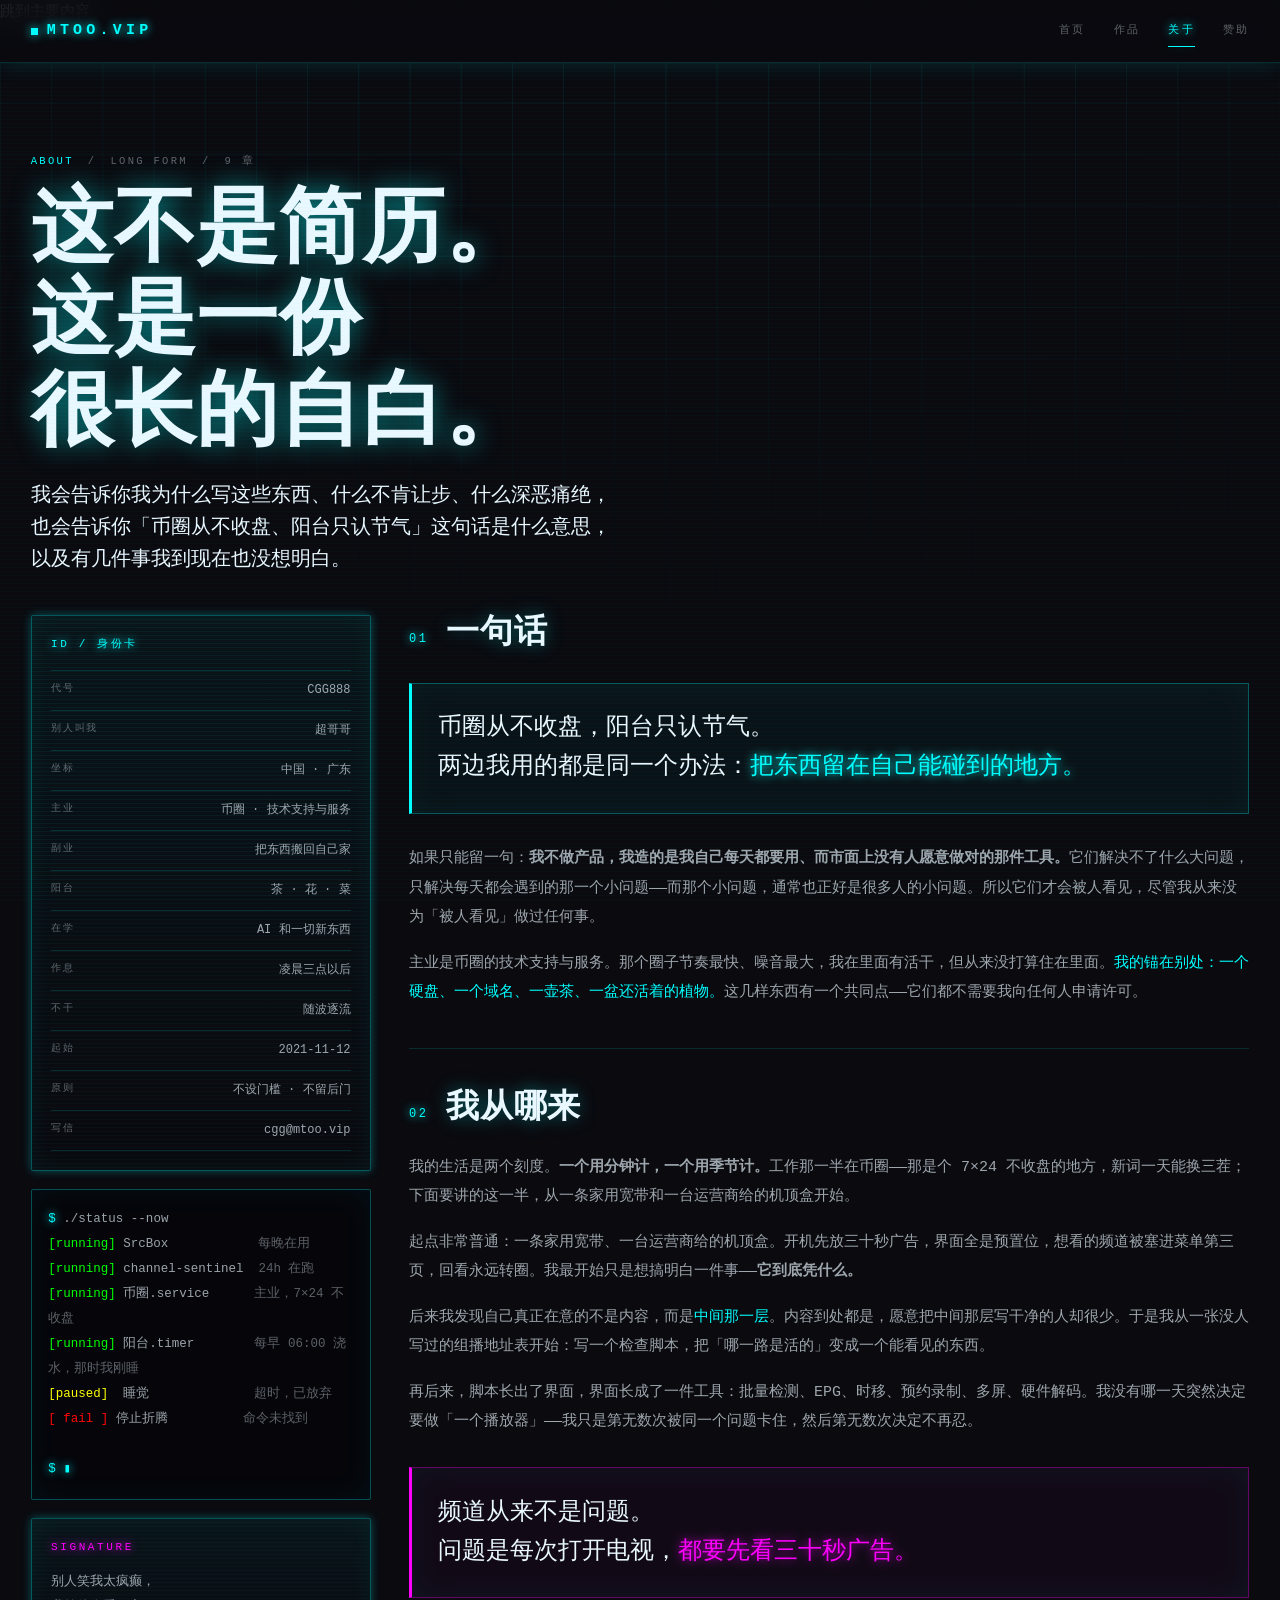
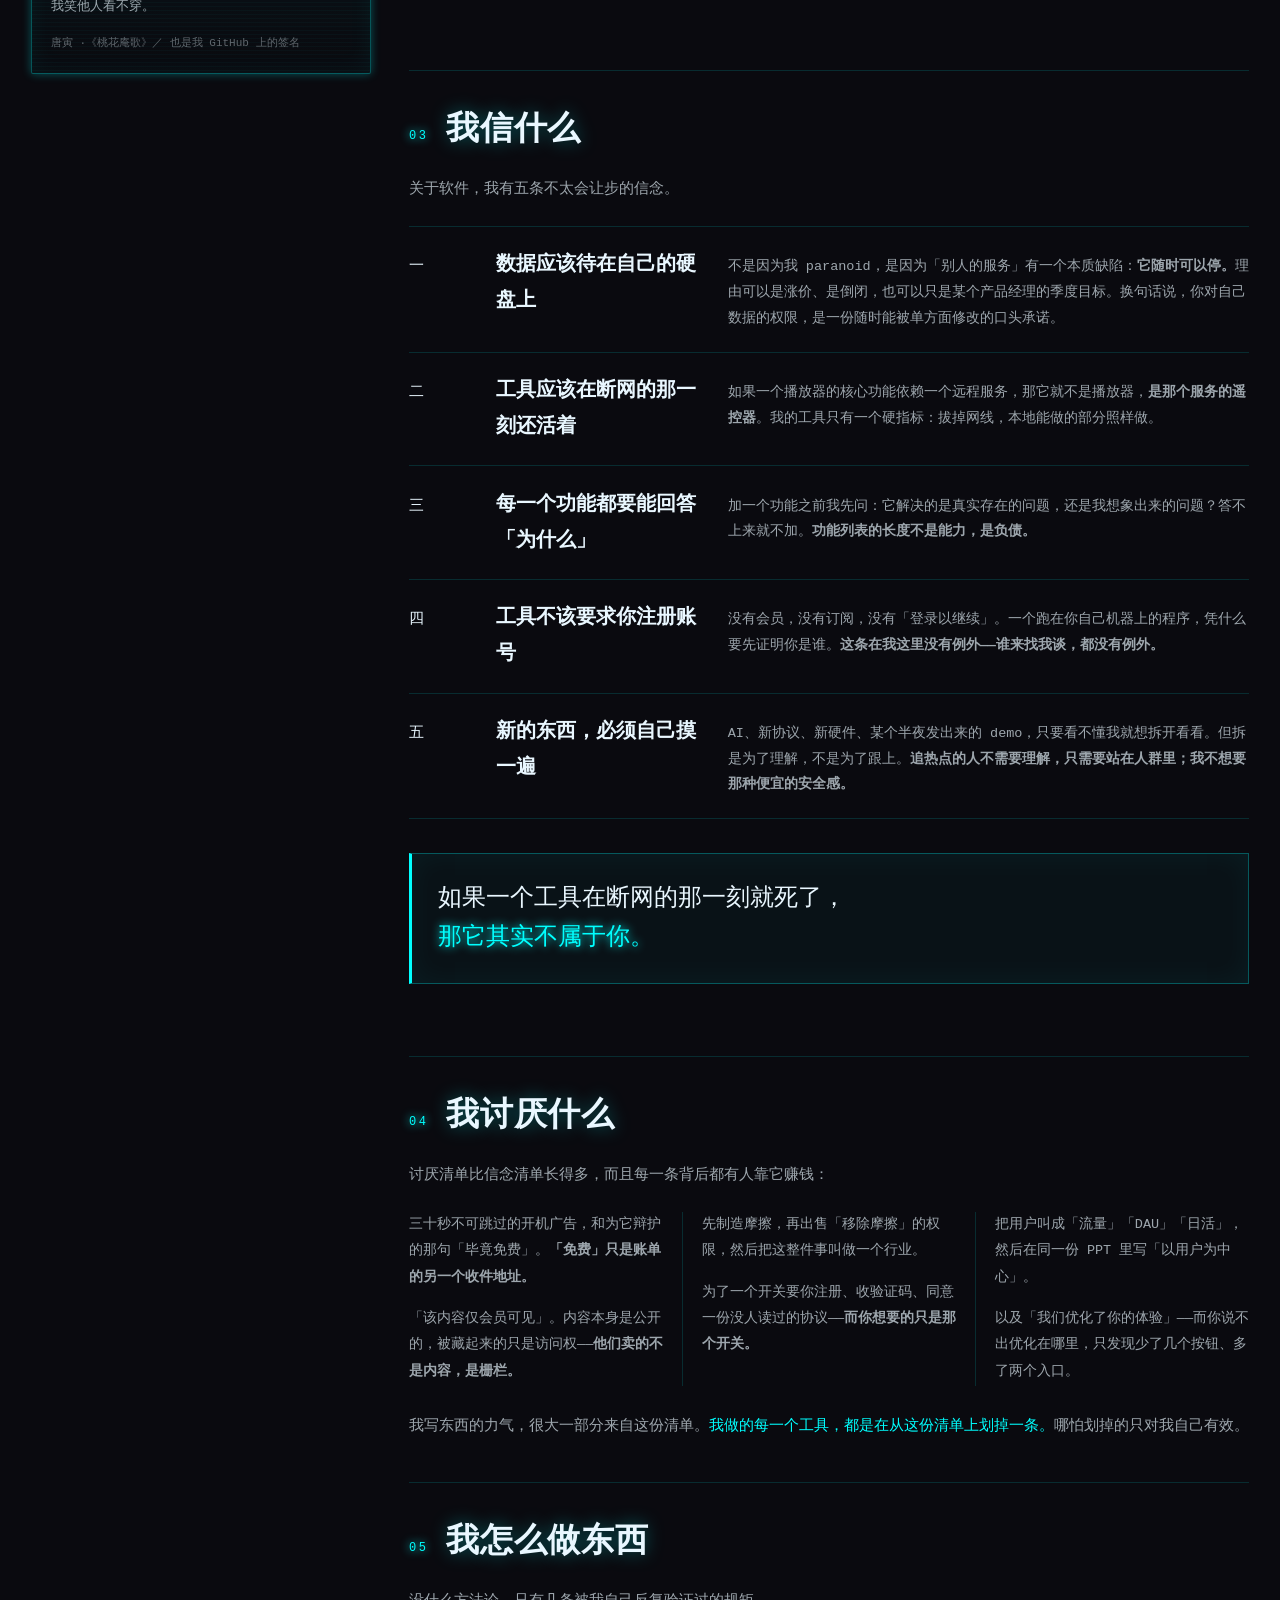
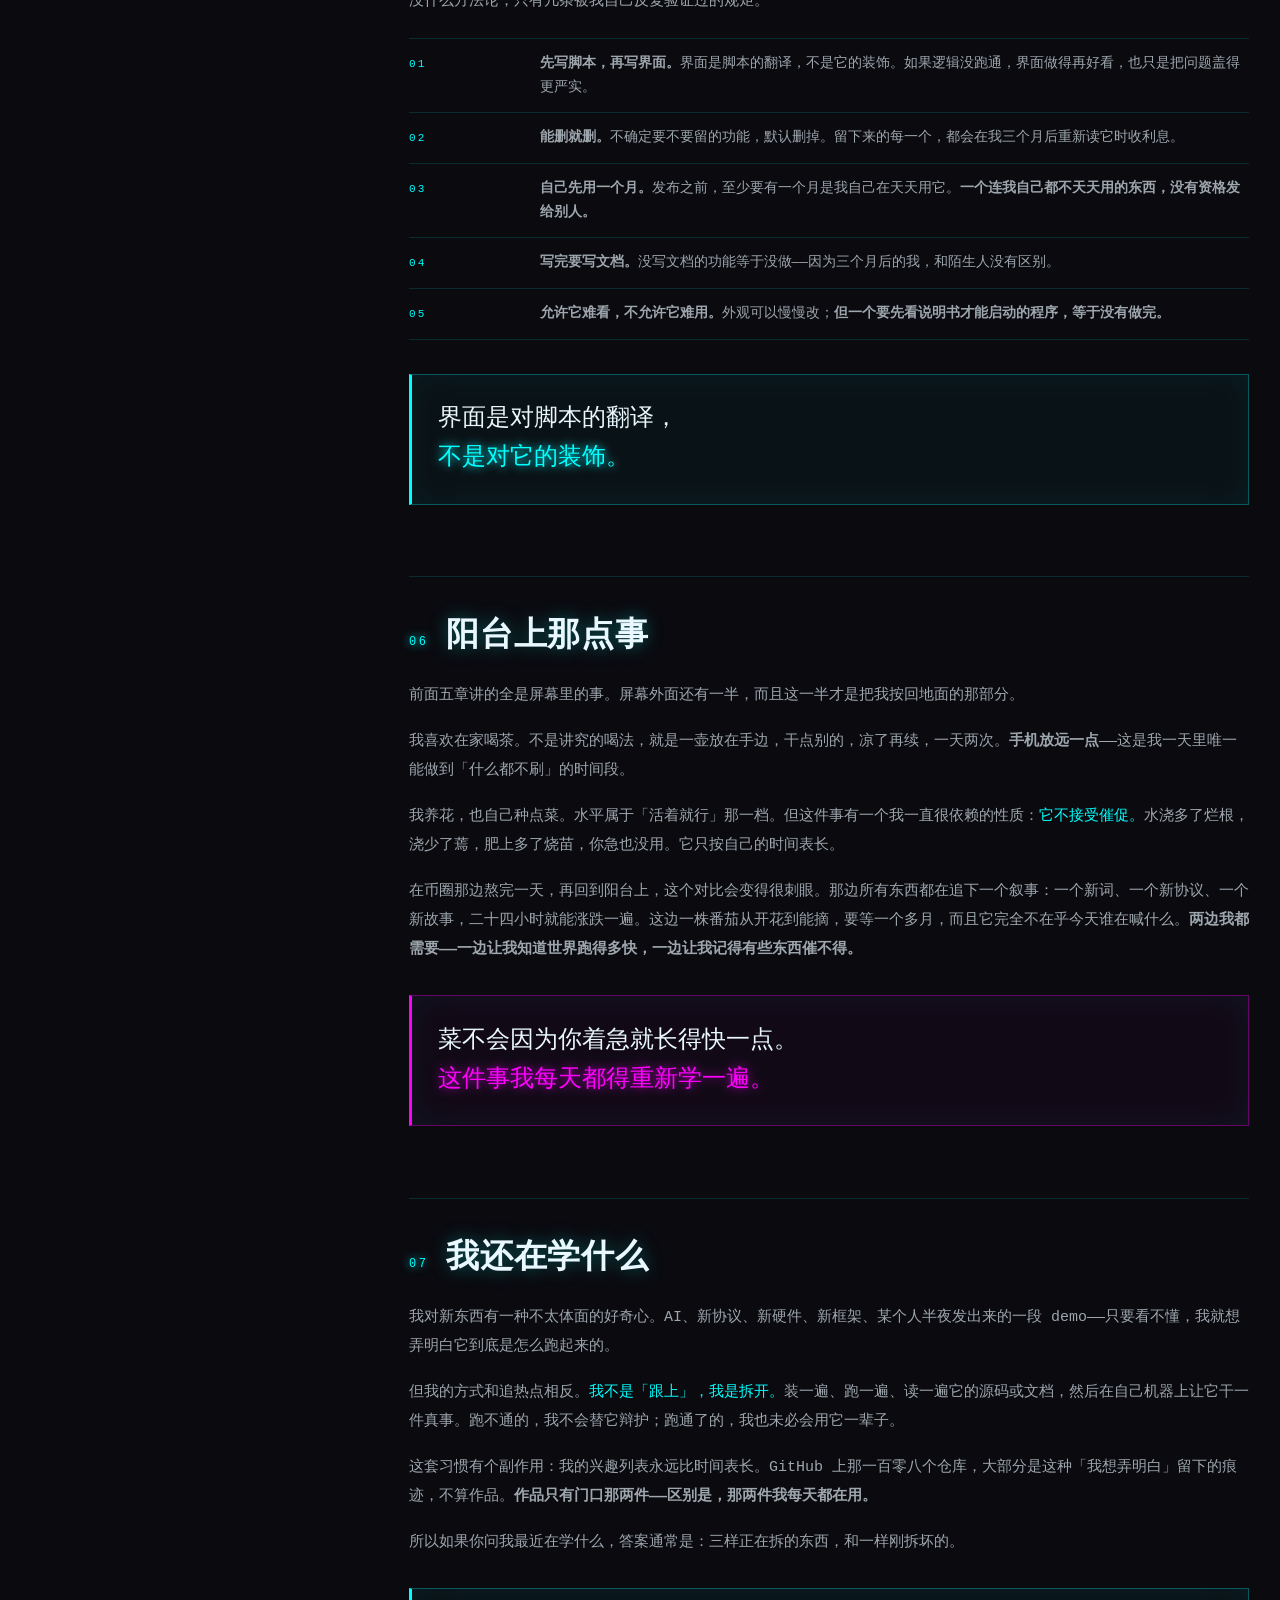
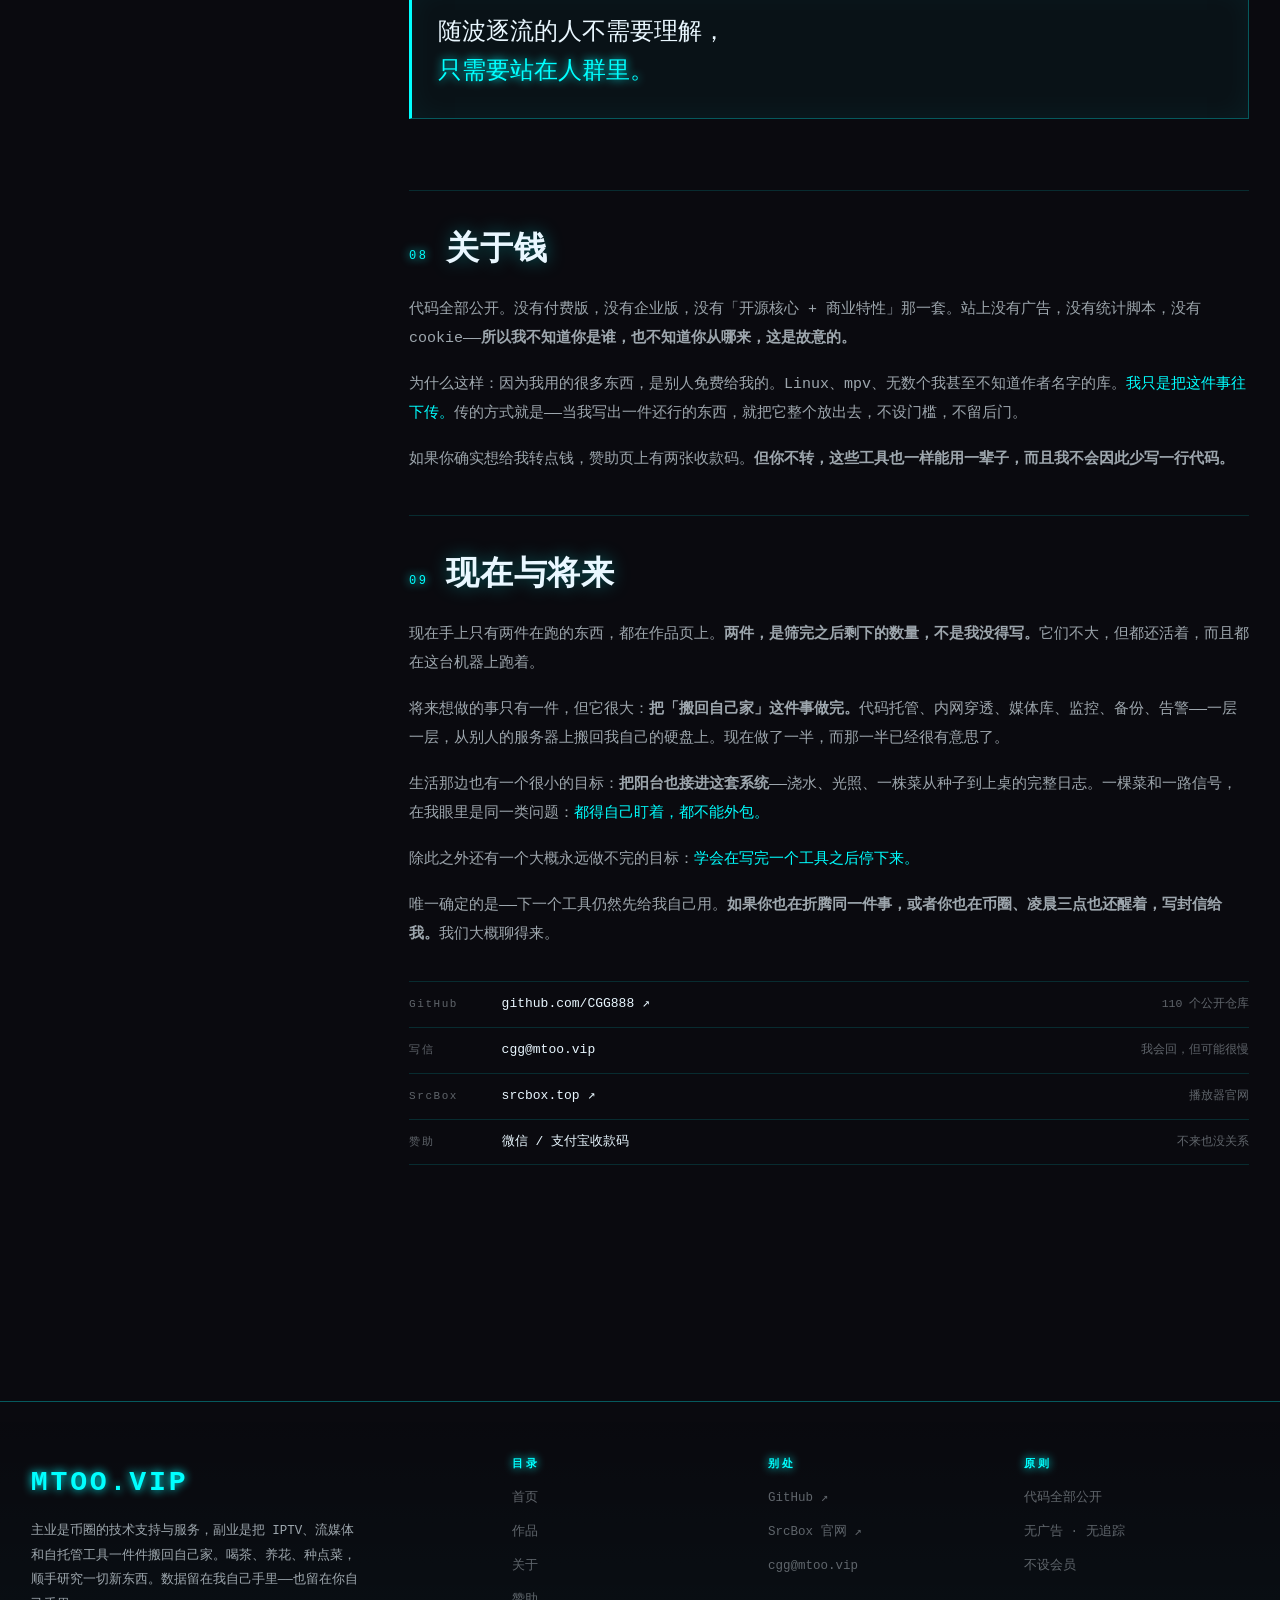
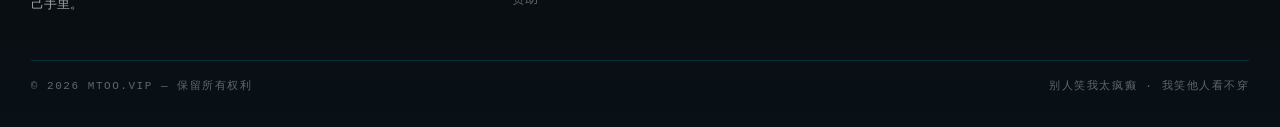
==== commit e15b31f8: "Publish mtoo.vip — 17 file(s) M DEPLOY.md M README.md M docs/about.html M docs/assets/css/neon.css M" ====
--- a/docs/about.html
+++ b/docs/about.html
@@ -68,7 +68,7 @@
             <li><b>作息</b><span>凌晨三点以后</span></li>
             <li><b>不干</b><span>随波逐流</span></li>
             <li><b>起始</b><span>2021-11-12</span></li>
-            <li><b>许可</b><span>MIT</span></li>
+            <li><b>原则</b><span>不设门槛 · 不留后门</span></li>
             <li><b>写信</b><span><a href="mailto:cgg@mtoo.vip">cgg@mtoo.vip</a></span></li>
           </ul>
         </div>
@@ -77,7 +77,6 @@
 <span class="tl"><span class="p">$</span> ./status --now</span>
 <span class="tl"><span class="ok">[running]</span> SrcBox            <span class="c">每晚在用</span></span>
 <span class="tl"><span class="ok">[running]</span> channel-sentinel  <span class="c">24h 在跑</span></span>
-<span class="tl"><span class="ok">[running]</span> headplaneCN       <span class="c">在改</span></span>
 <span class="tl"><span class="ok">[running]</span> 币圈.service      <span class="c">主业，7×24 不收盘</span></span>
 <span class="tl"><span class="ok">[running]</span> 阳台.timer        <span class="c">每早 06:00 浇水，那时我刚睡</span></span>
 <span class="tl"><span class="warn">[paused]</span>  睡觉              <span class="c">超时，已放弃</span></span>
@@ -233,7 +232,7 @@
           <div class="body">
             <p>我对新东西有一种不太体面的好奇心。AI、新协议、新硬件、新框架、某个人半夜发出来的一段 demo——只要看不懂，我就想弄明白它到底是怎么跑起来的。</p>
             <p>但我的方式和追热点相反。<span class="cy">我不是「跟上」，我是拆开。</span>装一遍、跑一遍、读一遍它的源码或文档，然后在自己机器上让它干一件真事。跑不通的，我不会替它辩护；跑通了的，我也未必会用它一辈子。</p>
-            <p>这套习惯有个副作用：我的兴趣列表永远比时间表长。GitHub 上那一百零八个仓库，大部分是这种「我想弄明白」留下的痕迹，不算作品。<b>作品只有门口那四件——区别是，那四件我每天都在用。</b></p>
+            <p>这套习惯有个副作用：我的兴趣列表永远比时间表长。GitHub 上那一百零八个仓库，大部分是这种「我想弄明白」留下的痕迹，不算作品。<b>作品只有门口那两件——区别是，那两件我每天都在用。</b></p>
             <p>所以如果你问我最近在学什么，答案通常是：三样正在拆的东西，和一样刚拆坏的。</p>
           </div>
           <div class="pull">
@@ -247,7 +246,7 @@
             <h2 class="chapter-t">关于钱</h2>
           </div>
           <div class="body">
-            <p>所有代码是 MIT。没有付费版，没有企业版，没有「开源核心 + 商业特性」那一套。站上没有广告，没有统计脚本，没有 cookie——<b>所以我不知道你是谁，也不知道你从哪来，这是故意的。</b></p>
+            <p>代码全部公开。没有付费版，没有企业版，没有「开源核心 + 商业特性」那一套。站上没有广告，没有统计脚本，没有 cookie——<b>所以我不知道你是谁，也不知道你从哪来，这是故意的。</b></p>
             <p>为什么这样：因为我用的很多东西，是别人免费给我的。Linux、mpv、无数个我甚至不知道作者名字的库。<span class="cy">我只是把这件事往下传。</span>传的方式就是——当我写出一件还行的东西，就把它整个放出去，不设门槛，不留后门。</p>
             <p>如果你确实想给我转点钱，<a href="sponsor.html">赞助页</a>上有两张收款码。<b>但你不转，这些工具也一样能用一辈子，而且我不会因此少写一行代码。</b></p>
           </div>
@@ -259,7 +258,7 @@
             <h2 class="chapter-t">现在与将来</h2>
           </div>
           <div class="body">
-            <p>现在手上只有四件在跑的东西，都在<a href="projects.html">作品页</a>上。<b>四件，是筛完之后剩下的数量，不是我没得写。</b>它们不大，但都还活着，而且都在这台机器上跑着。</p>
+            <p>现在手上只有两件在跑的东西，都在<a href="projects.html">作品页</a>上。<b>两件，是筛完之后剩下的数量，不是我没得写。</b>它们不大，但都还活着，而且都在这台机器上跑着。</p>
             <p>将来想做的事只有一件，但它很大：<b>把「搬回自己家」这件事做完。</b>代码托管、内网穿透、媒体库、监控、备份、告警——一层一层，从别人的服务器上搬回我自己的硬盘上。现在做了一半，而那一半已经很有意思了。</p>
             <p>生活那边也有一个很小的目标：<b>把阳台也接进这套系统</b>——浇水、光照、一株菜从种子到上桌的完整日志。一棵菜和一路信号，在我眼里是同一类问题：<span class="cy">都得自己盯着，都不能外包。</span></p>
             <p>除此之外还有一个大概永远做不完的目标：<span class="cy">学会在写完一个工具之后停下来。</span></p>
@@ -267,7 +266,7 @@
           </div>
 
           <ul class="refs" style="margin-top:32px">
-            <li><span class="k2">GitHub</span><span><a href="https://github.com/CGG888" target="_blank" rel="noopener">github.com/CGG888 ↗</a></span><span class="d2">108 个公开仓库</span></li>
+            <li><span class="k2">GitHub</span><span><a href="https://github.com/CGG888" target="_blank" rel="noopener">github.com/CGG888 ↗</a></span><span class="d2">110 个公开仓库</span></li>
             <li><span class="k2">写信</span><span><a href="mailto:cgg@mtoo.vip">cgg@mtoo.vip</a></span><span class="d2">我会回，但可能很慢</span></li>
             <li><span class="k2">SrcBox</span><span><a href="https://srcbox.top" target="_blank" rel="noopener">srcbox.top ↗</a></span><span class="d2">播放器官网</span></li>
             <li><span class="k2">赞助</span><span><a href="sponsor.html">微信 / 支付宝收款码</a></span><span class="d2">不来也没关系</span></li>
@@ -308,9 +307,9 @@
         </ul>
       </div>
       <div>
-        <h4 class="k">许可</h4>
+        <h4 class="k">原则</h4>
         <ul>
-          <li><span>代码 MIT</span></li>
+          <li><span>代码全部公开</span></li>
           <li><span>无广告 · 无追踪</span></li>
           <li><span>不设会员</span></li>
         </ul>
--- a/docs/assets/css/neon.css
+++ b/docs/assets/css/neon.css
@@ -232,6 +232,21 @@
 @media (prefers-reduced-motion:reduce){
   .js .term[data-term] .tl{visibility:visible !important;clip-path:none !important}
   .term-cur{display:none !important}
+}
+
+/* ---------- 8a-2 · live numbers ----------
+   Every star / fork / release value on the page is re-read from the repos when
+   the page opens. .is-fresh is a short flash so the swap is visible rather than
+   silent; the stamp only turns cyan once the repos have actually answered, so
+   "LIVE" is never claimed while the numbers are still the build snapshot. */
+@keyframes live-flash{
+  0%{color:var(--mg);text-shadow:0 0 24px rgba(255,0,255,.75)}
+  100%{color:inherit}
+}
+[data-live].is-fresh{animation:live-flash 1.8s ease-out}
+#data-stamp.is-live{color:var(--cy);text-shadow:var(--glow-text)}
+@media (prefers-reduced-motion:reduce){
+  [data-live].is-fresh{animation:none}
 }
 
 /* ---------- 8b · manifesto band (full bleed, deliberately unruly) ---------- */
